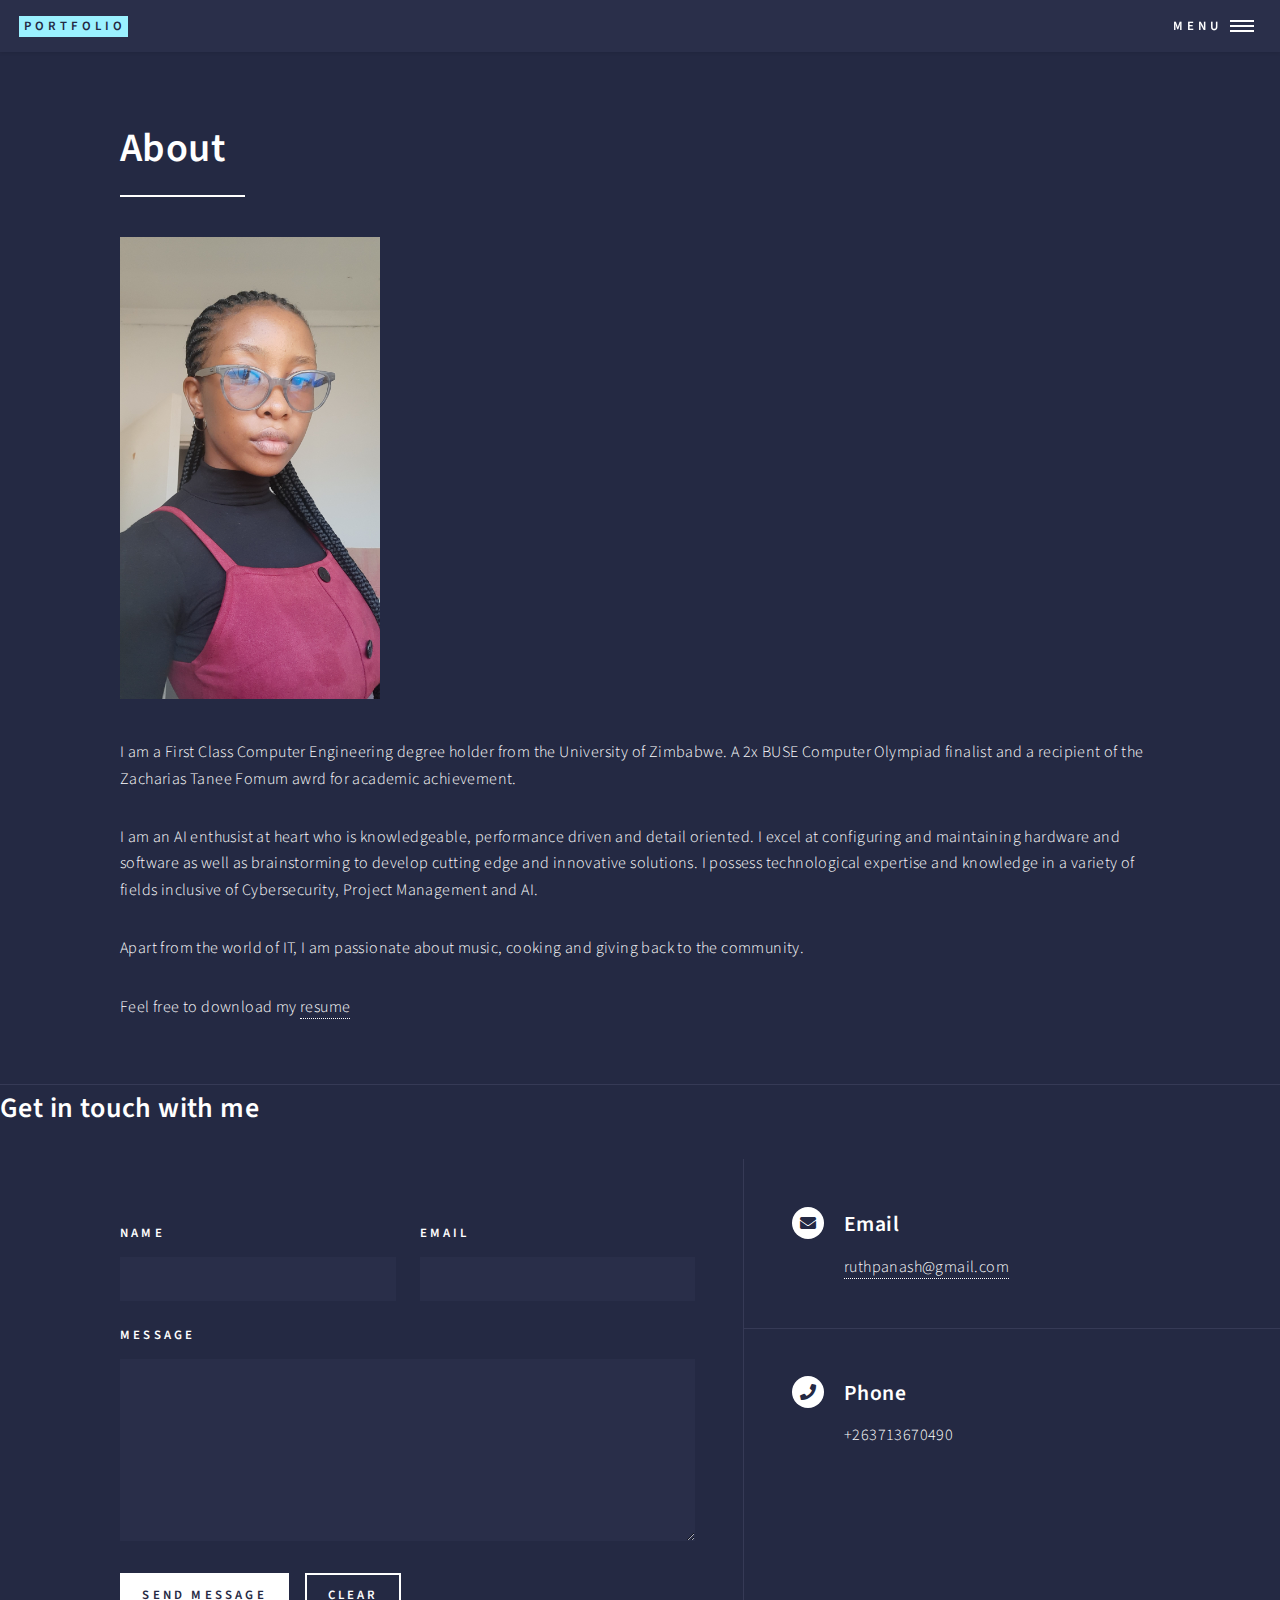
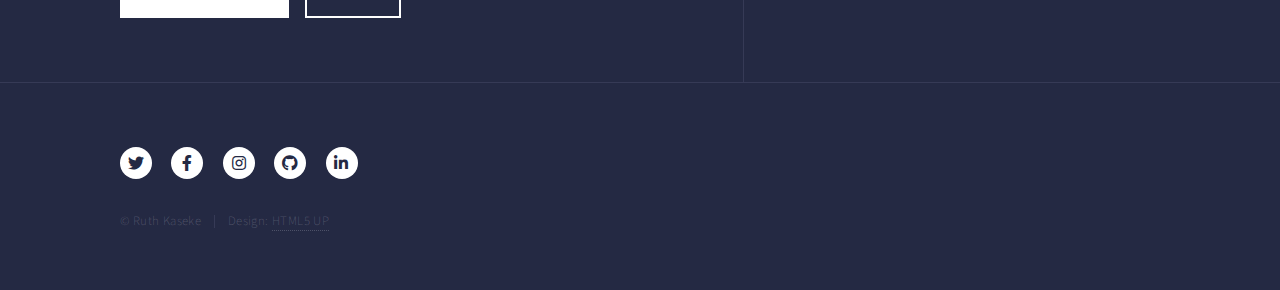
==== About.html @ c0e8dd47 "added my first files" ====
<!DOCTYPE HTML>
<!--
	Forty by HTML5 UP
	html5up.net | @ajlkn
	Free for personal and commercial use under the CCA 3.0 license (html5up.net/license)
-->
<html>
	<head>
		<title>About</title>
		<meta charset="utf-8" />
		<meta name="viewport" content="width=device-width, initial-scale=1, user-scalable=no" />
		<link rel="stylesheet" href="assets/css/main.css" />
		<noscript><link rel="stylesheet" href="assets/css/noscript.css" /></noscript>
	</head>
	<body class="is-preload">

		<!-- Wrapper -->
			<div id="wrapper">

				<!-- Header -->
					<header id="header">
						<a href="index.html" class="logo"><strong>Portfolio</strong> </a>
						<nav>
							<a href="#menu">Menu</a>
						</nav>
					</header>

				<!-- Menu -->
					<nav id="menu">
						<ul class="links">
							<li><a href="index.html">Home</a></li>
							<li><a href="About.html">About</a></li>
							<li><a href="Projects.html">Projects</a></li>
						</ul>
					</nav>

				<!-- Main -->
					<div id="main" class="alt">

						<!-- One -->
							<section id="one">
								<div class="inner">
									<header class="major">
										<h1>About</h1>
									</header>
									<span class="image main"><img src="images/Profile.jpg" alt="" /></span>
									<p>I am a First Class Computer Engineering degree holder from the University of Zimbabwe. A 2x BUSE Computer Olympiad finalist and a recipient of the Zacharias Tanee Fomum awrd for academic achievement.</p>
									<p>I am an AI enthusist at heart who is knowledgeable, performance driven and detail oriented. I excel at configuring and maintaining hardware and software as well as brainstorming to develop cutting edge and innovative solutions. I possess technological expertise and knowledge in a variety of fields inclusive of Cybersecurity, Project Management and AI.</p>
									<p>Apart from the world of IT, I am passionate about music, cooking and giving back to the community.</p>
									<p>Feel free to download my <a href="C:\Users\Ruth Panashe Kaseke\Downloads\html5up-forty\Ruth_Panashe_Kaseke_CV.pdf" download="newfilename">resume</a></p>
								</div>
							</section>

					</div>

				<!-- Contact -->
					<section id="contact">
						<h2>Get in touch with me</h2>
						<div class="inner">
							<section>
								<form method="post" action="#">
									<div class="fields">
										<div class="field half">
											<label for="name">Name</label>
											<input type="text" name="name" id="name" />
										</div>
										<div class="field half">
											<label for="email">Email</label>
											<input type="text" name="email" id="email" />
										</div>
										<div class="field">
											<label for="message">Message</label>
											<textarea name="message" id="message" rows="6"></textarea>
										</div>
									</div>
									<ul class="actions">
										<li><input type="submit" value="Send Message" class="primary" /></li>
										<li><input type="reset" value="Clear" /></li>
									</ul>
								</form>
							</section>
							<section class="split">
								<section>
									<div class="contact-method">
										<span class="icon solid alt fa-envelope"></span>
										<h3>Email</h3>
										<a href="#">ruthpanash@gmail.com</a>
									</div>
								</section>
								<section>
									<div class="contact-method">
										<span class="icon solid alt fa-phone"></span>
										<h3>Phone</h3>
										<span>+263713670490</span>
									</div>
								</section>
								
							</section>
						</div>
					</section>

				<!-- Footer -->
					<footer id="footer">
						<div class="inner">
							<ul class="icons">
								<li><a href="https://x.com/ruth_kaseke?s=09"class="icon brands alt fa-twitter"><span class="label">Twitter</span></a></li>
								<li><a href="https://www.facebook.com/ruth.kaseke.121?mibextid=ZbWKwL" class="icon brands alt fa-facebook-f" class="icon brands alt fa-facebook-f"><span class="label">Facebook</span></a></li>
								<li><a href="#" class="icon brands alt fa-instagram"><span class="label">Instagram</span></a></li>
								<li><a href="https://github.com/PanasheK" class="icon brands alt fa-github"><span class="label">GitHub</span></a></li>
								<li><a href="https://www.linkedin.com/in/ruth-kaseke-a08b00229?utm_source=share&utm_campaign=share_via&utm_content=profile&utm_medium=android_app" class="icon brands alt fa-linkedin-in" class="icon brands alt fa-linkedin-in"><span class="label">LinkedIn</span></a></li>
							</ul>
							<ul class="copyright">
								<li>&copy; Ruth Kaseke</li><li>Design: <a href="https://html5up.net">HTML5 UP</a></li>
							</ul>
						</div>
					</footer>

			</div>

		<!-- Scripts -->
			<script src="assets/js/jquery.min.js"></script>
			<script src="assets/js/jquery.scrolly.min.js"></script>
			<script src="assets/js/jquery.scrollex.min.js"></script>
			<script src="assets/js/browser.min.js"></script>
			<script src="assets/js/breakpoints.min.js"></script>
			<script src="assets/js/util.js"></script>
			<script src="assets/js/main.js"></script>

	</body>
</html>
---- assets/css/main.css ----
@import url(fontawesome-all.min.css);
@import url("https://fonts.googleapis.com/css?family=Source+Sans+Pro:300,300italic,600,600italic");

/*
	Forty by HTML5 UP
	html5up.net | @ajlkn
	Free for personal and commercial use under the CCA 3.0 license (html5up.net/license)
*/

html, body, div, span, applet, object,
iframe, h1, h2, h3, h4, h5, h6, p, blockquote,
pre, a, abbr, acronym, address, big, cite,
code, del, dfn, em, img, ins, kbd, q, s, samp,
small, strike, strong, sub, sup, tt, var, b,
u, i, center, dl, dt, dd, ol, ul, li, fieldset,
form, label, legend, table, caption, tbody,
tfoot, thead, tr, th, td, article, aside,
canvas, details, embed, figure, figcaption,
footer, header, hgroup, menu, nav, output, ruby,
section, summary, time, mark, audio, video {
	margin: 0;
	padding: 0;
	border: 0;
	font-size: 100%;
	font: inherit;
	vertical-align: baseline;}

article, aside, details, figcaption, figure,
footer, header, hgroup, menu, nav, section {
	display: block;}

body {
	line-height: 1;
}

ol, ul {
	list-style: none;
}

blockquote, q {
	quotes: none;
}

	blockquote:before, blockquote:after, q:before, q:after {
		content: '';
		content: none;
	}

table {
	border-collapse: collapse;
	border-spacing: 0;
}

body {
	-webkit-text-size-adjust: none;
}

mark {
	background-color: transparent;
	color: inherit;
}

input::-moz-focus-inner {
	border: 0;
	padding: 0;
}

input, select, textarea {
	-moz-appearance: none;
	-webkit-appearance: none;
	-ms-appearance: none;
	appearance: none;
}

/* Basic */

	@-ms-viewport {
		width: device-width;
	}

	body {
		-ms-overflow-style: scrollbar;
	}

	@media screen and (max-width: 480px) {

		html, body {
			min-width: 320px;
		}

	}

	html {
		box-sizing: border-box;
	}

	*, *:before, *:after {
		box-sizing: inherit;
	}

	body {
		background: #242943;
	}

		body.is-preload *, body.is-preload *:before, body.is-preload *:after {
			-moz-animation: none !important;
			-webkit-animation: none !important;
			-ms-animation: none !important;
			animation: none !important;
			-moz-transition: none !important;
			-webkit-transition: none !important;
			-ms-transition: none !important;
			transition: none !important;
		}

/* Type */

	body, input, select, textarea {
		color: #ffffff;
		font-family: "Source Sans Pro", Helvetica, sans-serif;
		font-size: 17pt;
		font-weight: 300;
		letter-spacing: 0.025em;
		line-height: 1.65;
	}

		@media screen and (max-width: 1680px) {

			body, input, select, textarea {
				font-size: 14pt;
			}

		}

		@media screen and (max-width: 1280px) {

			body, input, select, textarea {
				font-size: 12pt;
			}

		}

		@media screen and (max-width: 360px) {

			body, input, select, textarea {
				font-size: 11pt;
			}

		}

	a {
		-moz-transition: color 0.2s ease-in-out, border-bottom-color 0.2s ease-in-out;
		-webkit-transition: color 0.2s ease-in-out, border-bottom-color 0.2s ease-in-out;
		-ms-transition: color 0.2s ease-in-out, border-bottom-color 0.2s ease-in-out;
		transition: color 0.2s ease-in-out, border-bottom-color 0.2s ease-in-out;
		border-bottom: dotted 1px;
		color: inherit;
		text-decoration: none;
	}

		a:hover {
			border-bottom-color: transparent;
			color: #9bf1ff !important;
		}

		a:active {
			color: #53e3fb !important;
		}

	strong, b {
		color: #ffffff;
		font-weight: 600;
	}

	em, i {
		font-style: italic;
	}

	p {
		margin: 0 0 2em 0;
	}

	h1, h2, h3, h4, h5, h6 {
		color: #ffffff;
		font-weight: 600;
		line-height: 1.65;
		margin: 0 0 1em 0;
	}

		h1 a, h2 a, h3 a, h4 a, h5 a, h6 a {
			color: inherit;
			border-bottom: 0;
		}

	h1 {
		font-size: 2.5em;
	}

	h2 {
		font-size: 1.75em;
	}

	h3 {
		font-size: 1.35em;
	}

	h4 {
		font-size: 1.1em;
	}

	h5 {
		font-size: 0.9em;
	}

	h6 {
		font-size: 0.7em;
	}

	@media screen and (max-width: 736px) {

		h1 {
			font-size: 2em;
		}

		h2 {
			font-size: 1.5em;
		}

		h3 {
			font-size: 1.25em;
		}

	}

	sub {
		font-size: 0.8em;
		position: relative;
		top: 0.5em;
	}

	sup {
		font-size: 0.8em;
		position: relative;
		top: -0.5em;
	}

	blockquote {
		border-left: solid 4px rgba(212, 212, 255, 0.1);
		font-style: italic;
		margin: 0 0 2em 0;
		padding: 0.5em 0 0.5em 2em;
	}

	code {
		background: rgba(212, 212, 255, 0.035);
		font-family: "Courier New", monospace;
		font-size: 0.9em;
		margin: 0 0.25em;
		padding: 0.25em 0.65em;
	}

	pre {
		-webkit-overflow-scrolling: touch;
		font-family: "Courier New", monospace;
		font-size: 0.9em;
		margin: 0 0 2em 0;
	}

		pre code {
			display: block;
			line-height: 1.75;
			padding: 1em 1.5em;
			overflow-x: auto;
		}

	hr {
		border: 0;
		border-bottom: solid 1px rgba(212, 212, 255, 0.1);
		margin: 2em 0;
	}

		hr.major {
			margin: 3em 0;
		}

	.align-left {
		text-align: left;
	}

	.align-center {
		text-align: center;
	}

	.align-right {
		text-align: right;
	}

/* Row */

	.row {
		display: flex;
		flex-wrap: wrap;
		box-sizing: border-box;
		align-items: stretch;
	}

		.row > * {
			box-sizing: border-box;
		}

		.row.gtr-uniform > * > :last-child {
			margin-bottom: 0;
		}

		.row.aln-left {
			justify-content: flex-start;
		}

		.row.aln-center {
			justify-content: center;
		}

		.row.aln-right {
			justify-content: flex-end;
		}

		.row.aln-top {
			align-items: flex-start;
		}

		.row.aln-middle {
			align-items: center;
		}

		.row.aln-bottom {
			align-items: flex-end;
		}

		.row > .imp {
			order: -1;
		}

		.row > .col-1 {
			width: 8.33333%;
		}

		.row > .off-1 {
			margin-left: 8.33333%;
		}

		.row > .col-2 {
			width: 16.66667%;
		}

		.row > .off-2 {
			margin-left: 16.66667%;
		}

		.row > .col-3 {
			width: 25%;
		}

		.row > .off-3 {
			margin-left: 25%;
		}

		.row > .col-4 {
			width: 33.33333%;
		}

		.row > .off-4 {
			margin-left: 33.33333%;
		}

		.row > .col-5 {
			width: 41.66667%;
		}

		.row > .off-5 {
			margin-left: 41.66667%;
		}

		.row > .col-6 {
			width: 50%;
		}

		.row > .off-6 {
			margin-left: 50%;
		}

		.row > .col-7 {
			width: 58.33333%;
		}

		.row > .off-7 {
			margin-left: 58.33333%;
		}

		.row > .col-8 {
			width: 66.66667%;
		}

		.row > .off-8 {
			margin-left: 66.66667%;
		}

		.row > .col-9 {
			width: 75%;
		}

		.row > .off-9 {
			margin-left: 75%;
		}

		.row > .col-10 {
			width: 83.33333%;
		}

		.row > .off-10 {
			margin-left: 83.33333%;
		}

		.row > .col-11 {
			width: 91.66667%;
		}

		.row > .off-11 {
			margin-left: 91.66667%;
		}

		.row > .col-12 {
			width: 100%;
		}

		.row > .off-12 {
			margin-left: 100%;
		}

		.row.gtr-0 {
			margin-top: 0;
			margin-left: 0em;
		}

			.row.gtr-0 > * {
				padding: 0 0 0 0em;
			}

			.row.gtr-0.gtr-uniform {
				margin-top: 0em;
			}

				.row.gtr-0.gtr-uniform > * {
					padding-top: 0em;
				}

		.row.gtr-25 {
			margin-top: 0;
			margin-left: -0.5em;
		}

			.row.gtr-25 > * {
				padding: 0 0 0 0.5em;
			}

			.row.gtr-25.gtr-uniform {
				margin-top: -0.5em;
			}

				.row.gtr-25.gtr-uniform > * {
					padding-top: 0.5em;
				}

		.row.gtr-50 {
			margin-top: 0;
			margin-left: -1em;
		}

			.row.gtr-50 > * {
				padding: 0 0 0 1em;
			}

			.row.gtr-50.gtr-uniform {
				margin-top: -1em;
			}

				.row.gtr-50.gtr-uniform > * {
					padding-top: 1em;
				}

		.row {
			margin-top: 0;
			margin-left: -2em;
		}

			.row > * {
				padding: 0 0 0 2em;
			}

			.row.gtr-uniform {
				margin-top: -2em;
			}

				.row.gtr-uniform > * {
					padding-top: 2em;
				}

		.row.gtr-150 {
			margin-top: 0;
			margin-left: -3em;
		}

			.row.gtr-150 > * {
				padding: 0 0 0 3em;
			}

			.row.gtr-150.gtr-uniform {
				margin-top: -3em;
			}

				.row.gtr-150.gtr-uniform > * {
					padding-top: 3em;
				}

		.row.gtr-200 {
			margin-top: 0;
			margin-left: -4em;
		}

			.row.gtr-200 > * {
				padding: 0 0 0 4em;
			}

			.row.gtr-200.gtr-uniform {
				margin-top: -4em;
			}

				.row.gtr-200.gtr-uniform > * {
					padding-top: 4em;
				}

		@media screen and (max-width: 1680px) {

			.row {
				display: flex;
				flex-wrap: wrap;
				box-sizing: border-box;
				align-items: stretch;
			}

				.row > * {
					box-sizing: border-box;
				}

				.row.gtr-uniform > * > :last-child {
					margin-bottom: 0;
				}

				.row.aln-left {
					justify-content: flex-start;
				}

				.row.aln-center {
					justify-content: center;
				}

				.row.aln-right {
					justify-content: flex-end;
				}

				.row.aln-top {
					align-items: flex-start;
				}

				.row.aln-middle {
					align-items: center;
				}

				.row.aln-bottom {
					align-items: flex-end;
				}

				.row > .imp-xlarge {
					order: -1;
				}

				.row > .col-1-xlarge {
					width: 8.33333%;
				}

				.row > .off-1-xlarge {
					margin-left: 8.33333%;
				}

				.row > .col-2-xlarge {
					width: 16.66667%;
				}

				.row > .off-2-xlarge {
					margin-left: 16.66667%;
				}

				.row > .col-3-xlarge {
					width: 25%;
				}

				.row > .off-3-xlarge {
					margin-left: 25%;
				}

				.row > .col-4-xlarge {
					width: 33.33333%;
				}

				.row > .off-4-xlarge {
					margin-left: 33.33333%;
				}

				.row > .col-5-xlarge {
					width: 41.66667%;
				}

				.row > .off-5-xlarge {
					margin-left: 41.66667%;
				}

				.row > .col-6-xlarge {
					width: 50%;
				}

				.row > .off-6-xlarge {
					margin-left: 50%;
				}

				.row > .col-7-xlarge {
					width: 58.33333%;
				}

				.row > .off-7-xlarge {
					margin-left: 58.33333%;
				}

				.row > .col-8-xlarge {
					width: 66.66667%;
				}

				.row > .off-8-xlarge {
					margin-left: 66.66667%;
				}

				.row > .col-9-xlarge {
					width: 75%;
				}

				.row > .off-9-xlarge {
					margin-left: 75%;
				}

				.row > .col-10-xlarge {
					width: 83.33333%;
				}

				.row > .off-10-xlarge {
					margin-left: 83.33333%;
				}

				.row > .col-11-xlarge {
					width: 91.66667%;
				}

				.row > .off-11-xlarge {
					margin-left: 91.66667%;
				}

				.row > .col-12-xlarge {
					width: 100%;
				}

				.row > .off-12-xlarge {
					margin-left: 100%;
				}

				.row.gtr-0 {
					margin-top: 0;
					margin-left: 0em;
				}

					.row.gtr-0 > * {
						padding: 0 0 0 0em;
					}

					.row.gtr-0.gtr-uniform {
						margin-top: 0em;
					}

						.row.gtr-0.gtr-uniform > * {
							padding-top: 0em;
						}

				.row.gtr-25 {
					margin-top: 0;
					margin-left: -0.5em;
				}

					.row.gtr-25 > * {
						padding: 0 0 0 0.5em;
					}

					.row.gtr-25.gtr-uniform {
						margin-top: -0.5em;
					}

						.row.gtr-25.gtr-uniform > * {
							padding-top: 0.5em;
						}

				.row.gtr-50 {
					margin-top: 0;
					margin-left: -1em;
				}

					.row.gtr-50 > * {
						padding: 0 0 0 1em;
					}

					.row.gtr-50.gtr-uniform {
						margin-top: -1em;
					}

						.row.gtr-50.gtr-uniform > * {
							padding-top: 1em;
						}

				.row {
					margin-top: 0;
					margin-left: -2em;
				}

					.row > * {
						padding: 0 0 0 2em;
					}

					.row.gtr-uniform {
						margin-top: -2em;
					}

						.row.gtr-uniform > * {
							padding-top: 2em;
						}

				.row.gtr-150 {
					margin-top: 0;
					margin-left: -3em;
				}

					.row.gtr-150 > * {
						padding: 0 0 0 3em;
					}

					.row.gtr-150.gtr-uniform {
						margin-top: -3em;
					}

						.row.gtr-150.gtr-uniform > * {
							padding-top: 3em;
						}

				.row.gtr-200 {
					margin-top: 0;
					margin-left: -4em;
				}

					.row.gtr-200 > * {
						padding: 0 0 0 4em;
					}

					.row.gtr-200.gtr-uniform {
						margin-top: -4em;
					}

						.row.gtr-200.gtr-uniform > * {
							padding-top: 4em;
						}

		}

		@media screen and (max-width: 1280px) {

			.row {
				display: flex;
				flex-wrap: wrap;
				box-sizing: border-box;
				align-items: stretch;
			}

				.row > * {
					box-sizing: border-box;
				}

				.row.gtr-uniform > * > :last-child {
					margin-bottom: 0;
				}

				.row.aln-left {
					justify-content: flex-start;
				}

				.row.aln-center {
					justify-content: center;
				}

				.row.aln-right {
					justify-content: flex-end;
				}

				.row.aln-top {
					align-items: flex-start;
				}

				.row.aln-middle {
					align-items: center;
				}

				.row.aln-bottom {
					align-items: flex-end;
				}

				.row > .imp-large {
					order: -1;
				}

				.row > .col-1-large {
					width: 8.33333%;
				}

				.row > .off-1-large {
					margin-left: 8.33333%;
				}

				.row > .col-2-large {
					width: 16.66667%;
				}

				.row > .off-2-large {
					margin-left: 16.66667%;
				}

				.row > .col-3-large {
					width: 25%;
				}

				.row > .off-3-large {
					margin-left: 25%;
				}

				.row > .col-4-large {
					width: 33.33333%;
				}

				.row > .off-4-large {
					margin-left: 33.33333%;
				}

				.row > .col-5-large {
					width: 41.66667%;
				}

				.row > .off-5-large {
					margin-left: 41.66667%;
				}

				.row > .col-6-large {
					width: 50%;
				}

				.row > .off-6-large {
					margin-left: 50%;
				}

				.row > .col-7-large {
					width: 58.33333%;
				}

				.row > .off-7-large {
					margin-left: 58.33333%;
				}

				.row > .col-8-large {
					width: 66.66667%;
				}

				.row > .off-8-large {
					margin-left: 66.66667%;
				}

				.row > .col-9-large {
					width: 75%;
				}

				.row > .off-9-large {
					margin-left: 75%;
				}

				.row > .col-10-large {
					width: 83.33333%;
				}

				.row > .off-10-large {
					margin-left: 83.33333%;
				}

				.row > .col-11-large {
					width: 91.66667%;
				}

				.row > .off-11-large {
					margin-left: 91.66667%;
				}

				.row > .col-12-large {
					width: 100%;
				}

				.row > .off-12-large {
					margin-left: 100%;
				}

				.row.gtr-0 {
					margin-top: 0;
					margin-left: 0em;
				}

					.row.gtr-0 > * {
						padding: 0 0 0 0em;
					}

					.row.gtr-0.gtr-uniform {
						margin-top: 0em;
					}

						.row.gtr-0.gtr-uniform > * {
							padding-top: 0em;
						}

				.row.gtr-25 {
					margin-top: 0;
					margin-left: -0.375em;
				}

					.row.gtr-25 > * {
						padding: 0 0 0 0.375em;
					}

					.row.gtr-25.gtr-uniform {
						margin-top: -0.375em;
					}

						.row.gtr-25.gtr-uniform > * {
							padding-top: 0.375em;
						}

				.row.gtr-50 {
					margin-top: 0;
					margin-left: -0.75em;
				}

					.row.gtr-50 > * {
						padding: 0 0 0 0.75em;
					}

					.row.gtr-50.gtr-uniform {
						margin-top: -0.75em;
					}

						.row.gtr-50.gtr-uniform > * {
							padding-top: 0.75em;
						}

				.row {
					margin-top: 0;
					margin-left: -1.5em;
				}

					.row > * {
						padding: 0 0 0 1.5em;
					}

					.row.gtr-uniform {
						margin-top: -1.5em;
					}

						.row.gtr-uniform > * {
							padding-top: 1.5em;
						}

				.row.gtr-150 {
					margin-top: 0;
					margin-left: -2.25em;
				}

					.row.gtr-150 > * {
						padding: 0 0 0 2.25em;
					}

					.row.gtr-150.gtr-uniform {
						margin-top: -2.25em;
					}

						.row.gtr-150.gtr-uniform > * {
							padding-top: 2.25em;
						}

				.row.gtr-200 {
					margin-top: 0;
					margin-left: -3em;
				}

					.row.gtr-200 > * {
						padding: 0 0 0 3em;
					}

					.row.gtr-200.gtr-uniform {
						margin-top: -3em;
					}

						.row.gtr-200.gtr-uniform > * {
							padding-top: 3em;
						}

		}

		@media screen and (max-width: 980px) {

			.row {
				display: flex;
				flex-wrap: wrap;
				box-sizing: border-box;
				align-items: stretch;
			}

				.row > * {
					box-sizing: border-box;
				}

				.row.gtr-uniform > * > :last-child {
					margin-bottom: 0;
				}

				.row.aln-left {
					justify-content: flex-start;
				}

				.row.aln-center {
					justify-content: center;
				}

				.row.aln-right {
					justify-content: flex-end;
				}

				.row.aln-top {
					align-items: flex-start;
				}

				.row.aln-middle {
					align-items: center;
				}

				.row.aln-bottom {
					align-items: flex-end;
				}

				.row > .imp-medium {
					order: -1;
				}

				.row > .col-1-medium {
					width: 8.33333%;
				}

				.row > .off-1-medium {
					margin-left: 8.33333%;
				}

				.row > .col-2-medium {
					width: 16.66667%;
				}

				.row > .off-2-medium {
					margin-left: 16.66667%;
				}

				.row > .col-3-medium {
					width: 25%;
				}

				.row > .off-3-medium {
					margin-left: 25%;
				}

				.row > .col-4-medium {
					width: 33.33333%;
				}

				.row > .off-4-medium {
					margin-left: 33.33333%;
				}

				.row > .col-5-medium {
					width: 41.66667%;
				}

				.row > .off-5-medium {
					margin-left: 41.66667%;
				}

				.row > .col-6-medium {
					width: 50%;
				}

				.row > .off-6-medium {
					margin-left: 50%;
				}

				.row > .col-7-medium {
					width: 58.33333%;
				}

				.row > .off-7-medium {
					margin-left: 58.33333%;
				}

				.row > .col-8-medium {
					width: 66.66667%;
				}

				.row > .off-8-medium {
					margin-left: 66.66667%;
				}

				.row > .col-9-medium {
					width: 75%;
				}

				.row > .off-9-medium {
					margin-left: 75%;
				}

				.row > .col-10-medium {
					width: 83.33333%;
				}

				.row > .off-10-medium {
					margin-left: 83.33333%;
				}

				.row > .col-11-medium {
					width: 91.66667%;
				}

				.row > .off-11-medium {
					margin-left: 91.66667%;
				}

				.row > .col-12-medium {
					width: 100%;
				}

				.row > .off-12-medium {
					margin-left: 100%;
				}

				.row.gtr-0 {
					margin-top: 0;
					margin-left: 0em;
				}

					.row.gtr-0 > * {
						padding: 0 0 0 0em;
					}

					.row.gtr-0.gtr-uniform {
						margin-top: 0em;
					}

						.row.gtr-0.gtr-uniform > * {
							padding-top: 0em;
						}

				.row.gtr-25 {
					margin-top: 0;
					margin-left: -0.375em;
				}

					.row.gtr-25 > * {
						padding: 0 0 0 0.375em;
					}

					.row.gtr-25.gtr-uniform {
						margin-top: -0.375em;
					}

						.row.gtr-25.gtr-uniform > * {
							padding-top: 0.375em;
						}

				.row.gtr-50 {
					margin-top: 0;
					margin-left: -0.75em;
				}

					.row.gtr-50 > * {
						padding: 0 0 0 0.75em;
					}

					.row.gtr-50.gtr-uniform {
						margin-top: -0.75em;
					}

						.row.gtr-50.gtr-uniform > * {
							padding-top: 0.75em;
						}

				.row {
					margin-top: 0;
					margin-left: -1.5em;
				}

					.row > * {
						padding: 0 0 0 1.5em;
					}

					.row.gtr-uniform {
						margin-top: -1.5em;
					}

						.row.gtr-uniform > * {
							padding-top: 1.5em;
						}

				.row.gtr-150 {
					margin-top: 0;
					margin-left: -2.25em;
				}

					.row.gtr-150 > * {
						padding: 0 0 0 2.25em;
					}

					.row.gtr-150.gtr-uniform {
						margin-top: -2.25em;
					}

						.row.gtr-150.gtr-uniform > * {
							padding-top: 2.25em;
						}

				.row.gtr-200 {
					margin-top: 0;
					margin-left: -3em;
				}

					.row.gtr-200 > * {
						padding: 0 0 0 3em;
					}

					.row.gtr-200.gtr-uniform {
						margin-top: -3em;
					}

						.row.gtr-200.gtr-uniform > * {
							padding-top: 3em;
						}

		}

		@media screen and (max-width: 736px) {

			.row {
				display: flex;
				flex-wrap: wrap;
				box-sizing: border-box;
				align-items: stretch;
			}

				.row > * {
					box-sizing: border-box;
				}

				.row.gtr-uniform > * > :last-child {
					margin-bottom: 0;
				}

				.row.aln-left {
					justify-content: flex-start;
				}

				.row.aln-center {
					justify-content: center;
				}

				.row.aln-right {
					justify-content: flex-end;
				}

				.row.aln-top {
					align-items: flex-start;
				}

				.row.aln-middle {
					align-items: center;
				}

				.row.aln-bottom {
					align-items: flex-end;
				}

				.row > .imp-small {
					order: -1;
				}

				.row > .col-1-small {
					width: 8.33333%;
				}

				.row > .off-1-small {
					margin-left: 8.33333%;
				}

				.row > .col-2-small {
					width: 16.66667%;
				}

				.row > .off-2-small {
					margin-left: 16.66667%;
				}

				.row > .col-3-small {
					width: 25%;
				}

				.row > .off-3-small {
					margin-left: 25%;
				}

				.row > .col-4-small {
					width: 33.33333%;
				}

				.row > .off-4-small {
					margin-left: 33.33333%;
				}

				.row > .col-5-small {
					width: 41.66667%;
				}

				.row > .off-5-small {
					margin-left: 41.66667%;
				}

				.row > .col-6-small {
					width: 50%;
				}

				.row > .off-6-small {
					margin-left: 50%;
				}

				.row > .col-7-small {
					width: 58.33333%;
				}

				.row > .off-7-small {
					margin-left: 58.33333%;
				}

				.row > .col-8-small {
					width: 66.66667%;
				}

				.row > .off-8-small {
					margin-left: 66.66667%;
				}

				.row > .col-9-small {
					width: 75%;
				}

				.row > .off-9-small {
					margin-left: 75%;
				}

				.row > .col-10-small {
					width: 83.33333%;
				}

				.row > .off-10-small {
					margin-left: 83.33333%;
				}

				.row > .col-11-small {
					width: 91.66667%;
				}

				.row > .off-11-small {
					margin-left: 91.66667%;
				}

				.row > .col-12-small {
					width: 100%;
				}

				.row > .off-12-small {
					margin-left: 100%;
				}

				.row.gtr-0 {
					margin-top: 0;
					margin-left: 0em;
				}

					.row.gtr-0 > * {
						padding: 0 0 0 0em;
					}

					.row.gtr-0.gtr-uniform {
						margin-top: 0em;
					}

						.row.gtr-0.gtr-uniform > * {
							padding-top: 0em;
						}

				.row.gtr-25 {
					margin-top: 0;
					margin-left: -0.3125em;
				}

					.row.gtr-25 > * {
						padding: 0 0 0 0.3125em;
					}

					.row.gtr-25.gtr-uniform {
						margin-top: -0.3125em;
					}

						.row.gtr-25.gtr-uniform > * {
							padding-top: 0.3125em;
						}

				.row.gtr-50 {
					margin-top: 0;
					margin-left: -0.625em;
				}

					.row.gtr-50 > * {
						padding: 0 0 0 0.625em;
					}

					.row.gtr-50.gtr-uniform {
						margin-top: -0.625em;
					}

						.row.gtr-50.gtr-uniform > * {
							padding-top: 0.625em;
						}

				.row {
					margin-top: 0;
					margin-left: -1.25em;
				}

					.row > * {
						padding: 0 0 0 1.25em;
					}

					.row.gtr-uniform {
						margin-top: -1.25em;
					}

						.row.gtr-uniform > * {
							padding-top: 1.25em;
						}

				.row.gtr-150 {
					margin-top: 0;
					margin-left: -1.875em;
				}

					.row.gtr-150 > * {
						padding: 0 0 0 1.875em;
					}

					.row.gtr-150.gtr-uniform {
						margin-top: -1.875em;
					}

						.row.gtr-150.gtr-uniform > * {
							padding-top: 1.875em;
						}

				.row.gtr-200 {
					margin-top: 0;
					margin-left: -2.5em;
				}

					.row.gtr-200 > * {
						padding: 0 0 0 2.5em;
					}

					.row.gtr-200.gtr-uniform {
						margin-top: -2.5em;
					}

						.row.gtr-200.gtr-uniform > * {
							padding-top: 2.5em;
						}

		}

		@media screen and (max-width: 480px) {

			.row {
				display: flex;
				flex-wrap: wrap;
				box-sizing: border-box;
				align-items: stretch;
			}

				.row > * {
					box-sizing: border-box;
				}

				.row.gtr-uniform > * > :last-child {
					margin-bottom: 0;
				}

				.row.aln-left {
					justify-content: flex-start;
				}

				.row.aln-center {
					justify-content: center;
				}

				.row.aln-right {
					justify-content: flex-end;
				}

				.row.aln-top {
					align-items: flex-start;
				}

				.row.aln-middle {
					align-items: center;
				}

				.row.aln-bottom {
					align-items: flex-end;
				}

				.row > .imp-xsmall {
					order: -1;
				}

				.row > .col-1-xsmall {
					width: 8.33333%;
				}

				.row > .off-1-xsmall {
					margin-left: 8.33333%;
				}

				.row > .col-2-xsmall {
					width: 16.66667%;
				}

				.row > .off-2-xsmall {
					margin-left: 16.66667%;
				}

				.row > .col-3-xsmall {
					width: 25%;
				}

				.row > .off-3-xsmall {
					margin-left: 25%;
				}

				.row > .col-4-xsmall {
					width: 33.33333%;
				}

				.row > .off-4-xsmall {
					margin-left: 33.33333%;
				}

				.row > .col-5-xsmall {
					width: 41.66667%;
				}

				.row > .off-5-xsmall {
					margin-left: 41.66667%;
				}

				.row > .col-6-xsmall {
					width: 50%;
				}

				.row > .off-6-xsmall {
					margin-left: 50%;
				}

				.row > .col-7-xsmall {
					width: 58.33333%;
				}

				.row > .off-7-xsmall {
					margin-left: 58.33333%;
				}

				.row > .col-8-xsmall {
					width: 66.66667%;
				}

				.row > .off-8-xsmall {
					margin-left: 66.66667%;
				}

				.row > .col-9-xsmall {
					width: 75%;
				}

				.row > .off-9-xsmall {
					margin-left: 75%;
				}

				.row > .col-10-xsmall {
					width: 83.33333%;
				}

				.row > .off-10-xsmall {
					margin-left: 83.33333%;
				}

				.row > .col-11-xsmall {
					width: 91.66667%;
				}

				.row > .off-11-xsmall {
					margin-left: 91.66667%;
				}

				.row > .col-12-xsmall {
					width: 100%;
				}

				.row > .off-12-xsmall {
					margin-left: 100%;
				}

				.row.gtr-0 {
					margin-top: 0;
					margin-left: 0em;
				}

					.row.gtr-0 > * {
						padding: 0 0 0 0em;
					}

					.row.gtr-0.gtr-uniform {
						margin-top: 0em;
					}

						.row.gtr-0.gtr-uniform > * {
							padding-top: 0em;
						}

				.row.gtr-25 {
					margin-top: 0;
					margin-left: -0.3125em;
				}

					.row.gtr-25 > * {
						padding: 0 0 0 0.3125em;
					}

					.row.gtr-25.gtr-uniform {
						margin-top: -0.3125em;
					}

						.row.gtr-25.gtr-uniform > * {
							padding-top: 0.3125em;
						}

				.row.gtr-50 {
					margin-top: 0;
					margin-left: -0.625em;
				}

					.row.gtr-50 > * {
						padding: 0 0 0 0.625em;
					}

					.row.gtr-50.gtr-uniform {
						margin-top: -0.625em;
					}

						.row.gtr-50.gtr-uniform > * {
							padding-top: 0.625em;
						}

				.row {
					margin-top: 0;
					margin-left: -1.25em;
				}

					.row > * {
						padding: 0 0 0 1.25em;
					}

					.row.gtr-uniform {
						margin-top: -1.25em;
					}

						.row.gtr-uniform > * {
							padding-top: 1.25em;
						}

				.row.gtr-150 {
					margin-top: 0;
					margin-left: -1.875em;
				}

					.row.gtr-150 > * {
						padding: 0 0 0 1.875em;
					}

					.row.gtr-150.gtr-uniform {
						margin-top: -1.875em;
					}

						.row.gtr-150.gtr-uniform > * {
							padding-top: 1.875em;
						}

				.row.gtr-200 {
					margin-top: 0;
					margin-left: -2.5em;
				}

					.row.gtr-200 > * {
						padding: 0 0 0 2.5em;
					}

					.row.gtr-200.gtr-uniform {
						margin-top: -2.5em;
					}

						.row.gtr-200.gtr-uniform > * {
							padding-top: 2.5em;
						}

		}

/* Section/Article */

	section.special, article.special {
		text-align: center;
	}

	header.major {
		width: -moz-max-content;
		width: -webkit-max-content;
		width: -ms-max-content;
		width: max-content;
		margin-bottom: 2em;
	}

		header.major > :first-child {
			margin-bottom: 0;
			width: calc(100% + 0.5em);
		}

			header.major > :first-child:after {
				content: '';
				background-color: #ffffff;
				display: block;
				height: 2px;
				margin: 0.325em 0 0.5em 0;
				width: 100%;
			}

		header.major > p {
			font-size: 0.7em;
			font-weight: 600;
			letter-spacing: 0.25em;
			margin-bottom: 0;
			text-transform: uppercase;
		}

		body.is-ie header.major > :first-child:after {
			max-width: 9em;
		}

		body.is-ie header.major > h1:after {
			max-width: 100% !important;
		}

	@media screen and (max-width: 736px) {

		header.major > p br {
			display: none;
		}

	}

/* Form */

	form {
		margin: 0 0 2em 0;
	}

		form > :last-child {
			margin-bottom: 0;
		}

		form > .fields {
			display: -moz-flex;
			display: -webkit-flex;
			display: -ms-flex;
			display: flex;
			-moz-flex-wrap: wrap;
			-webkit-flex-wrap: wrap;
			-ms-flex-wrap: wrap;
			flex-wrap: wrap;
			width: calc(100% + 3em);
			margin: -1.5em 0 2em -1.5em;
		}

			form > .fields > .field {
				-moz-flex-grow: 0;
				-webkit-flex-grow: 0;
				-ms-flex-grow: 0;
				flex-grow: 0;
				-moz-flex-shrink: 0;
				-webkit-flex-shrink: 0;
				-ms-flex-shrink: 0;
				flex-shrink: 0;
				padding: 1.5em 0 0 1.5em;
				width: calc(100% - 1.5em);
			}

				form > .fields > .field.half {
					width: calc(50% - 0.75em);
				}

				form > .fields > .field.third {
					width: calc(100%/3 - 0.5em);
				}

				form > .fields > .field.quarter {
					width: calc(25% - 0.375em);
				}

		@media screen and (max-width: 480px) {

			form > .fields {
				width: calc(100% + 3em);
				margin: -1.5em 0 2em -1.5em;
			}

				form > .fields > .field {
					padding: 1.5em 0 0 1.5em;
					width: calc(100% - 1.5em);
				}

					form > .fields > .field.half {
						width: calc(100% - 1.5em);
					}

					form > .fields > .field.third {
						width: calc(100% - 1.5em);
					}

					form > .fields > .field.quarter {
						width: calc(100% - 1.5em);
					}

		}

	label {
		color: #ffffff;
		display: block;
		font-size: 0.8em;
		font-weight: 600;
		letter-spacing: 0.25em;
		margin: 0 0 1em 0;
		text-transform: uppercase;
	}

	input[type="text"],
	input[type="password"],
	input[type="email"],
	input[type="tel"],
	input[type="search"],
	input[type="url"],
	select,
	textarea {
		-moz-appearance: none;
		-webkit-appearance: none;
		-ms-appearance: none;
		appearance: none;
		background: rgba(212, 212, 255, 0.035);
		border: none;
		border-radius: 0;
		color: inherit;
		display: block;
		outline: 0;
		padding: 0 1em;
		text-decoration: none;
		width: 100%;
	}

		input[type="text"]:invalid,
		input[type="password"]:invalid,
		input[type="email"]:invalid,
		input[type="tel"]:invalid,
		input[type="search"]:invalid,
		input[type="url"]:invalid,
		select:invalid,
		textarea:invalid {
			box-shadow: none;
		}

		input[type="text"]:focus,
		input[type="password"]:focus,
		input[type="email"]:focus,
		input[type="tel"]:focus,
		input[type="search"]:focus,
		input[type="url"]:focus,
		select:focus,
		textarea:focus {
			border-color: #9bf1ff;
			box-shadow: 0 0 0 2px #9bf1ff;
		}

	select {
		background-image: url("data:image/svg+xml;charset=utf8,%3Csvg xmlns='http://www.w3.org/2000/svg' width='40' height='40' preserveAspectRatio='none' viewBox='0 0 40 40'%3E%3Cpath d='M9.4,12.3l10.4,10.4l10.4-10.4c0.2-0.2,0.5-0.4,0.9-0.4c0.3,0,0.6,0.1,0.9,0.4l3.3,3.3c0.2,0.2,0.4,0.5,0.4,0.9 c0,0.4-0.1,0.6-0.4,0.9L20.7,31.9c-0.2,0.2-0.5,0.4-0.9,0.4c-0.3,0-0.6-0.1-0.9-0.4L4.3,17.3c-0.2-0.2-0.4-0.5-0.4-0.9 c0-0.4,0.1-0.6,0.4-0.9l3.3-3.3c0.2-0.2,0.5-0.4,0.9-0.4S9.1,12.1,9.4,12.3z' fill='rgba(212, 212, 255, 0.1)' /%3E%3C/svg%3E");
		background-size: 1.25rem;
		background-repeat: no-repeat;
		background-position: calc(100% - 1rem) center;
		height: 2.75em;
		padding-right: 2.75em;
		text-overflow: ellipsis;
	}

		select option {
			color: #ffffff;
			background: #242943;
		}

		select:focus::-ms-value {
			background-color: transparent;
		}

		select::-ms-expand {
			display: none;
		}

	input[type="text"],
	input[type="password"],
	input[type="email"],
	input[type="tel"],
	input[type="search"],
	input[type="url"],
	select {
		height: 2.75em;
	}

	textarea {
		padding: 0.75em 1em;
	}

	input[type="checkbox"],
	input[type="radio"] {
		-moz-appearance: none;
		-webkit-appearance: none;
		-ms-appearance: none;
		appearance: none;
		display: block;
		float: left;
		margin-right: -2em;
		opacity: 0;
		width: 1em;
		z-index: -1;
	}

		input[type="checkbox"] + label,
		input[type="radio"] + label {
			text-decoration: none;
			color: #ffffff;
			cursor: pointer;
			display: inline-block;
			font-weight: 300;
			padding-left: 2.65em;
			padding-right: 0.75em;
			position: relative;
		}

			input[type="checkbox"] + label:before,
			input[type="radio"] + label:before {
				-moz-osx-font-smoothing: grayscale;
				-webkit-font-smoothing: antialiased;
				display: inline-block;
				font-style: normal;
				font-variant: normal;
				text-rendering: auto;
				line-height: 1;
				text-transform: none !important;
				font-family: 'Font Awesome 5 Free';
				font-weight: 900;
			}

			input[type="checkbox"] + label:before,
			input[type="radio"] + label:before {
				background: rgba(212, 212, 255, 0.035);
				content: '';
				display: inline-block;
				font-size: 0.8em;
				height: 2.0625em;
				left: 0;
				letter-spacing: 0;
				line-height: 2.0625em;
				position: absolute;
				text-align: center;
				top: 0;
				width: 2.0625em;
			}

		input[type="checkbox"]:checked + label:before,
		input[type="radio"]:checked + label:before {
			background: #ffffff;
			border-color: #9bf1ff;
			content: '\f00c';
			color: #242943;
		}

		input[type="checkbox"]:focus + label:before,
		input[type="radio"]:focus + label:before {
			box-shadow: 0 0 0 2px #9bf1ff;
		}

	input[type="radio"] + label:before {
		border-radius: 100%;
	}

	::-webkit-input-placeholder {
		color: rgba(244, 244, 255, 0.2) !important;
		opacity: 1.0;
	}

	:-moz-placeholder {
		color: rgba(244, 244, 255, 0.2) !important;
		opacity: 1.0;
	}

	::-moz-placeholder {
		color: rgba(244, 244, 255, 0.2) !important;
		opacity: 1.0;
	}

	:-ms-input-placeholder {
		color: rgba(244, 244, 255, 0.2) !important;
		opacity: 1.0;
	}

/* Box */

	.box {
		border: solid 1px rgba(212, 212, 255, 0.1);
		margin-bottom: 2em;
		padding: 1.5em;
	}

		.box > :last-child,
		.box > :last-child > :last-child,
		.box > :last-child > :last-child > :last-child {
			margin-bottom: 0;
		}

		.box.alt {
			border: 0;
			border-radius: 0;
			padding: 0;
		}

/* Icon */

	.icon {
		text-decoration: none;
		border-bottom: none;
		position: relative;
	}

		.icon:before {
			-moz-osx-font-smoothing: grayscale;
			-webkit-font-smoothing: antialiased;
			display: inline-block;
			font-style: normal;
			font-variant: normal;
			text-rendering: auto;
			line-height: 1;
			text-transform: none !important;
			font-family: 'Font Awesome 5 Free';
			font-weight: 400;
		}

		.icon > .label {
			display: none;
		}

		.icon:before {
			line-height: inherit;
		}

		.icon.solid:before {
			font-weight: 900;
		}

		.icon.brands:before {
			font-family: 'Font Awesome 5 Brands';
		}

		.icon.alt:before {
			background-color: #ffffff;
			border-radius: 100%;
			color: #242943;
			display: inline-block;
			height: 2em;
			line-height: 2em;
			text-align: center;
			width: 2em;
		}

	a.icon.alt:before {
		-moz-transition: background-color 0.2s ease-in-out;
		-webkit-transition: background-color 0.2s ease-in-out;
		-ms-transition: background-color 0.2s ease-in-out;
		transition: background-color 0.2s ease-in-out;
	}

	a.icon.alt:hover:before {
		background-color: #6fc3df;
	}

	a.icon.alt:active:before {
		background-color: #37a6cb;
	}

/* Image */

	.image {
		border: 0;
		display: inline-block;
		position: relative;
	}

		.image img {
			display: block;
		}

		.image.left, .image.right {
			max-width: 30%;
		}

			.image.left img, .image.right img {
				width: 50%;
			}

		.image.left {
			float: left;
			margin: 0 1.5em 1.25em 0;
			top: 0.25em;
		}

		.image.right {
			float: right;
			margin: 0 0 1.25em 1.5em;
			top: 0.25em;
		}

		.image.fit {
			display: block;
			margin: 0 0 2em 0;
			width: 50%;
		}

			.image.fit img {
				width: 50%;
			}

		.image.main {
			display: block;
			margin: 2.5em 0;
			width: 50%;
		}

			.image.main img {
				width: 50%;
			}

			@media screen and (max-width: 736px) {

				.image.main {
					margin: 1.5em 0;
				}

			}

/* List */

	ol {
		list-style: decimal;
		margin: 0 0 2em 0;
		padding-left: 1.25em;
	}

		ol li {
			padding-left: 0.25em;
		}

	ul {
		list-style: disc;
		margin: 0 0 2em 0;
		padding-left: 1em;
	}

		ul li {
			padding-left: 0.5em;
		}

		ul.alt {
			list-style: none;
			padding-left: 0;
		}

			ul.alt li {
				border-top: solid 1px rgba(212, 212, 255, 0.1);
				padding: 0.5em 0;
			}

				ul.alt li:first-child {
					border-top: 0;
					padding-top: 0;
				}

	dl {
		margin: 0 0 2em 0;
	}

		dl dt {
			display: block;
			font-weight: 600;
			margin: 0 0 1em 0;
		}

		dl dd {
			margin-left: 2em;
		}

/* Actions */

	ul.actions {
		display: -moz-flex;
		display: -webkit-flex;
		display: -ms-flex;
		display: flex;
		cursor: default;
		list-style: none;
		margin-left: -1em;
		padding-left: 0;
	}

		ul.actions li {
			padding: 0 0 0 1em;
			vertical-align: middle;
		}

		ul.actions.special {
			-moz-justify-content: center;
			-webkit-justify-content: center;
			-ms-justify-content: center;
			justify-content: center;
			width: 100%;
			margin-left: 0;
		}

			ul.actions.special li:first-child {
				padding-left: 0;
			}

		ul.actions.stacked {
			-moz-flex-direction: column;
			-webkit-flex-direction: column;
			-ms-flex-direction: column;
			flex-direction: column;
			margin-left: 0;
		}

			ul.actions.stacked li {
				padding: 1.3em 0 0 0;
			}

				ul.actions.stacked li:first-child {
					padding-top: 0;
				}

		ul.actions.fit {
			width: calc(100% + 1em);
		}

			ul.actions.fit li {
				-moz-flex-grow: 1;
				-webkit-flex-grow: 1;
				-ms-flex-grow: 1;
				flex-grow: 1;
				-moz-flex-shrink: 1;
				-webkit-flex-shrink: 1;
				-ms-flex-shrink: 1;
				flex-shrink: 1;
				width: 100%;
			}

				ul.actions.fit li > * {
					width: 100%;
				}

			ul.actions.fit.stacked {
				width: 100%;
			}

/* Icons */

	ul.icons {
		cursor: default;
		list-style: none;
		padding-left: 0;
	}

		ul.icons li {
			display: inline-block;
			padding: 0 1em 0 0;
		}

			ul.icons li:last-child {
				padding-right: 0;
			}

		@media screen and (max-width: 736px) {

			ul.icons li {
				padding: 0 0.75em 0 0;
			}

		}

/* Pagination */

	ul.pagination {
		cursor: default;
		list-style: none;
		padding-left: 0;
	}

		ul.pagination li {
			display: inline-block;
			padding-left: 0;
			vertical-align: middle;
		}

			ul.pagination li > .page {
				-moz-transition: background-color 0.2s ease-in-out, color 0.2s ease-in-out;
				-webkit-transition: background-color 0.2s ease-in-out, color 0.2s ease-in-out;
				-ms-transition: background-color 0.2s ease-in-out, color 0.2s ease-in-out;
				transition: background-color 0.2s ease-in-out, color 0.2s ease-in-out;
				border-bottom: 0;
				display: inline-block;
				font-size: 0.8em;
				font-weight: 600;
				height: 1.5em;
				line-height: 1.5em;
				margin: 0 0.125em;
				min-width: 1.5em;
				padding: 0 0.5em;
				text-align: center;
			}

				ul.pagination li > .page.active {
					background-color: #ffffff;
					color: #242943;
				}

					ul.pagination li > .page.active:hover {
						background-color: #9bf1ff;
						color: #242943 !important;
					}

					ul.pagination li > .page.active:active {
						background-color: #53e3fb;
					}

			ul.pagination li:first-child {
				padding-right: 0.75em;
			}

			ul.pagination li:last-child {
				padding-left: 0.75em;
			}

		@media screen and (max-width: 480px) {

			ul.pagination li:nth-child(n+2):nth-last-child(n+2) {
				display: none;
			}

			ul.pagination li:first-child {
				padding-right: 0;
			}

		}

/* Table */

	.table-wrapper {
		-webkit-overflow-scrolling: touch;
		overflow-x: auto;
	}

	table {
		margin: 0 0 2em 0;
		width: 100%;
	}

		table tbody tr {
			border: solid 1px rgba(212, 212, 255, 0.1);
			border-left: 0;
			border-right: 0;
		}

			table tbody tr:nth-child(2n + 1) {
				background-color: rgba(212, 212, 255, 0.035);
			}

		table td {
			padding: 0.75em 0.75em;
		}

		table th {
			color: #ffffff;
			font-size: 0.9em;
			font-weight: 600;
			padding: 0 0.75em 0.75em 0.75em;
			text-align: left;
		}

		table thead {
			border-bottom: solid 2px rgba(212, 212, 255, 0.1);
		}

		table tfoot {
			border-top: solid 2px rgba(212, 212, 255, 0.1);
		}

		table.alt {
			border-collapse: separate;
		}

			table.alt tbody tr td {
				border: solid 1px rgba(212, 212, 255, 0.1);
				border-left-width: 0;
				border-top-width: 0;
			}

				table.alt tbody tr td:first-child {
					border-left-width: 1px;
				}

			table.alt tbody tr:first-child td {
				border-top-width: 1px;
			}

			table.alt thead {
				border-bottom: 0;
			}

			table.alt tfoot {
				border-top: 0;
			}

/* Button */

	input[type="submit"],
	input[type="reset"],
	input[type="button"],
	button,
	.button {
		-moz-appearance: none;
		-webkit-appearance: none;
		-ms-appearance: none;
		appearance: none;
		-moz-transition: background-color 0.2s ease-in-out, box-shadow 0.2s ease-in-out, color 0.2s ease-in-out;
		-webkit-transition: background-color 0.2s ease-in-out, box-shadow 0.2s ease-in-out, color 0.2s ease-in-out;
		-ms-transition: background-color 0.2s ease-in-out, box-shadow 0.2s ease-in-out, color 0.2s ease-in-out;
		transition: background-color 0.2s ease-in-out, box-shadow 0.2s ease-in-out, color 0.2s ease-in-out;
		background-color: transparent;
		border: 0;
		border-radius: 0;
		box-shadow: inset 0 0 0 2px #ffffff;
		color: #ffffff;
		cursor: pointer;
		display: inline-block;
		font-size: 0.8em;
		font-weight: 600;
		height: 3.5em;
		letter-spacing: 0.25em;
		line-height: 3.5em;
		padding: 0 1.75em;
		text-align: center;
		text-decoration: none;
		text-transform: uppercase;
		white-space: nowrap;
	}

		input[type="submit"]:hover, input[type="submit"]:active,
		input[type="reset"]:hover,
		input[type="reset"]:active,
		input[type="button"]:hover,
		input[type="button"]:active,
		button:hover,
		button:active,
		.button:hover,
		.button:active {
			box-shadow: inset 0 0 0 2px #9bf1ff;
			color: #9bf1ff;
		}

		input[type="submit"]:active,
		input[type="reset"]:active,
		input[type="button"]:active,
		button:active,
		.button:active {
			background-color: rgba(155, 241, 255, 0.1);
			box-shadow: inset 0 0 0 2px #53e3fb;
			color: #53e3fb;
		}

		input[type="submit"].icon:before,
		input[type="reset"].icon:before,
		input[type="button"].icon:before,
		button.icon:before,
		.button.icon:before {
			margin-right: 0.5em;
		}

		input[type="submit"].fit,
		input[type="reset"].fit,
		input[type="button"].fit,
		button.fit,
		.button.fit {
			width: 100%;
		}

		input[type="submit"].small,
		input[type="reset"].small,
		input[type="button"].small,
		button.small,
		.button.small {
			font-size: 0.6em;
		}

		input[type="submit"].large,
		input[type="reset"].large,
		input[type="button"].large,
		button.large,
		.button.large {
			font-size: 1.25em;
			height: 3em;
			line-height: 3em;
		}

		input[type="submit"].next,
		input[type="reset"].next,
		input[type="button"].next,
		button.next,
		.button.next {
			padding-right: 4.5em;
			position: relative;
		}

			input[type="submit"].next:before, input[type="submit"].next:after,
			input[type="reset"].next:before,
			input[type="reset"].next:after,
			input[type="button"].next:before,
			input[type="button"].next:after,
			button.next:before,
			button.next:after,
			.button.next:before,
			.button.next:after {
				-moz-transition: opacity 0.2s ease-in-out;
				-webkit-transition: opacity 0.2s ease-in-out;
				-ms-transition: opacity 0.2s ease-in-out;
				transition: opacity 0.2s ease-in-out;
				background-position: center right;
				background-repeat: no-repeat;
				background-size: 36px 24px;
				content: '';
				display: block;
				height: 100%;
				position: absolute;
				right: 1.5em;
				top: 0;
				vertical-align: middle;
				width: 36px;
			}

			input[type="submit"].next:before,
			input[type="reset"].next:before,
			input[type="button"].next:before,
			button.next:before,
			.button.next:before {
				background-image: url("data:image/svg+xml;charset=utf8,%3Csvg xmlns='http://www.w3.org/2000/svg' xmlns:xlink='http://www.w3.org/1999/xlink' width='36px' height='24px' viewBox='0 0 36 24' zoomAndPan='disable'%3E%3Cstyle%3Eline %7B stroke: %23ffffff%3B stroke-width: 2px%3B %7D%3C/style%3E%3Cline x1='0' y1='12' x2='34' y2='12' /%3E%3Cline x1='25' y1='4' x2='34' y2='12.5' /%3E%3Cline x1='25' y1='20' x2='34' y2='11.5' /%3E%3C/svg%3E");
			}

			input[type="submit"].next:after,
			input[type="reset"].next:after,
			input[type="button"].next:after,
			button.next:after,
			.button.next:after {
				background-image: url("data:image/svg+xml;charset=utf8,%3Csvg xmlns='http://www.w3.org/2000/svg' xmlns:xlink='http://www.w3.org/1999/xlink' width='36px' height='24px' viewBox='0 0 36 24' zoomAndPan='disable'%3E%3Cstyle%3Eline %7B stroke: %239bf1ff%3B stroke-width: 2px%3B %7D%3C/style%3E%3Cline x1='0' y1='12' x2='34' y2='12' /%3E%3Cline x1='25' y1='4' x2='34' y2='12.5' /%3E%3Cline x1='25' y1='20' x2='34' y2='11.5' /%3E%3C/svg%3E");
				opacity: 0;
				z-index: 1;
			}

			input[type="submit"].next:hover:after, input[type="submit"].next:active:after,
			input[type="reset"].next:hover:after,
			input[type="reset"].next:active:after,
			input[type="button"].next:hover:after,
			input[type="button"].next:active:after,
			button.next:hover:after,
			button.next:active:after,
			.button.next:hover:after,
			.button.next:active:after {
				opacity: 1;
			}

			@media screen and (max-width: 1280px) {

				input[type="submit"].next,
				input[type="reset"].next,
				input[type="button"].next,
				button.next,
				.button.next {
					padding-right: 5em;
				}

			}

		input[type="submit"].primary,
		input[type="reset"].primary,
		input[type="button"].primary,
		button.primary,
		.button.primary {
			background-color: #ffffff;
			box-shadow: none;
			color: #242943;
		}

			input[type="submit"].primary:hover, input[type="submit"].primary:active,
			input[type="reset"].primary:hover,
			input[type="reset"].primary:active,
			input[type="button"].primary:hover,
			input[type="button"].primary:active,
			button.primary:hover,
			button.primary:active,
			.button.primary:hover,
			.button.primary:active {
				background-color: #9bf1ff;
				color: #242943 !important;
			}

			input[type="submit"].primary:active,
			input[type="reset"].primary:active,
			input[type="button"].primary:active,
			button.primary:active,
			.button.primary:active {
				background-color: #53e3fb;
			}

		input[type="submit"].disabled, input[type="submit"]:disabled,
		input[type="reset"].disabled,
		input[type="reset"]:disabled,
		input[type="button"].disabled,
		input[type="button"]:disabled,
		button.disabled,
		button:disabled,
		.button.disabled,
		.button:disabled {
			pointer-events: none;
			cursor: default;
			opacity: 0.25;
		}

/* Tiles */

	.tiles {
		display: -moz-flex;
		display: -webkit-flex;
		display: -ms-flex;
		display: flex;
		-moz-flex-wrap: wrap;
		-webkit-flex-wrap: wrap;
		-ms-flex-wrap: wrap;
		flex-wrap: wrap;
		border-top: 0 !important;
	}

		.tiles + * {
			border-top: 0 !important;
		}

		.tiles article {
			-moz-align-items: center;
			-webkit-align-items: center;
			-ms-align-items: center;
			align-items: center;
			display: -moz-flex;
			display: -webkit-flex;
			display: -ms-flex;
			display: flex;
			-moz-transition: -moz-transform 0.25s ease, opacity 0.25s ease, -moz-filter 1s ease, -webkit-filter 1s ease;
			-webkit-transition: -webkit-transform 0.25s ease, opacity 0.25s ease, -webkit-filter 1s ease, -webkit-filter 1s ease;
			-ms-transition: -ms-transform 0.25s ease, opacity 0.25s ease, -ms-filter 1s ease, -webkit-filter 1s ease;
			transition: transform 0.25s ease, opacity 0.25s ease, filter 1s ease, -webkit-filter 1s ease;
			padding: 4em 4em 2em 4em ;
			background-position: center;
			background-repeat: no-repeat;
			background-size: cover;
			cursor: default;
			height: 40vh;
			max-height: 40em;
			min-height: 23em;
			overflow: hidden;
			position: relative;
			width: 40%;
		}

			.tiles article .image {
				display: none;
			}

			.tiles article header {
				position: relative;
				z-index: 3;
			}

			.tiles article h3 {
				font-size: 1.75em;
			}

				.tiles article h3 a:hover {
					color: inherit !important;
				}

			.tiles article .link.primary {
				border: 0;
				height: 100%;
				left: 0;
				position: absolute;
				top: 0;
				width: 100%;
				z-index: 4;
			}

			.tiles article:before {
				-moz-transition: opacity 0.5s ease;
				-webkit-transition: opacity 0.5s ease;
				-ms-transition: opacity 0.5s ease;
				transition: opacity 0.5s ease;
				bottom: 0;
				content: '';
				display: block;
				height: 100%;
				left: 0;
				opacity: 0.85;
				position: absolute;
				width: 100%;
				z-index: 2;
			}

			.tiles article:after {
				background-color: rgba(36, 41, 67, 0.25);
				content: '';
				display: block;
				height: 100%;
				left: 0;
				position: absolute;
				top: 0;
				width: 100%;
				z-index: 1;
			}

			.tiles article:hover:before {
				opacity: 0;
			}

			.tiles article.is-transitioning {
				-moz-transform: scale(0.95);
				-webkit-transform: scale(0.95);
				-ms-transform: scale(0.95);
				transform: scale(0.95);
				-moz-filter: blur(0.5em);
				-webkit-filter: blur(0.5em);
				-ms-filter: blur(0.5em);
				filter: blur(0.5em);
				opacity: 0;
			}

			.tiles article:nth-child(4n - 1), .tiles article:nth-child(4n - 2) {
				width: 60%;
			}

			.tiles article:nth-child(6n - 5):before {
				background-color: #6fc3df;
			}

			.tiles article:nth-child(6n - 4):before {
				background-color: #8d82c4;
			}

			.tiles article:nth-child(6n - 3):before {
				background-color: #ec8d81;
			}

			.tiles article:nth-child(6n - 2):before {
				background-color: #e7b788;
			}

			.tiles article:nth-child(6n - 1):before {
				background-color: #8ea9e8;
			}

			.tiles article:nth-child(6n):before {
				background-color: #87c5a4;
			}

		@media screen and (max-width: 1280px) {

			.tiles article {
				padding: 4em 3em 2em 3em ;
				height: 30vh;
				max-height: 30em;
				min-height: 20em;
			}

		}

		@media screen and (max-width: 980px) {

			.tiles article {
				width: 50% !important;
			}

		}

		@media screen and (max-width: 736px) {

			.tiles article {
				padding: 3em 1.5em 1em 1.5em ;
				height: 16em;
				max-height: none;
				min-height: 0;
			}

				.tiles article h3 {
					font-size: 1.5em;
				}

		}

		@media screen and (max-width: 480px) {

			.tiles {
				display: block;
			}

				.tiles article {
					height: 20em;
					width: 100% !important;
				}

		}

/* Contact Method */

	.contact-method {
		margin: 0 0 2em 0;
		padding-left: 3.25em;
		position: relative;
	}

		.contact-method .icon {
			left: 0;
			position: absolute;
			top: 0;
		}

		.contact-method h3 {
			margin: 0 0 0.5em 0;
		}

/* Spotlights */

	.spotlights {
		border-top: 0 !important;
	}

		.spotlights + * {
			border-top: 0 !important;
		}

		.spotlights > section {
			display: -moz-flex;
			display: -webkit-flex;
			display: -ms-flex;
			display: flex;
			-moz-flex-direction: row;
			-webkit-flex-direction: row;
			-ms-flex-direction: row;
			flex-direction: row;
			background-color: #2e3450;
		}

			.spotlights > section > .image {
				background-position: center center;
				background-size: cover;
				border-radius: 0;
				display: block;
				position: relative;
				width: 30%;
			}

				.spotlights > section > .image img {
					border-radius: 0;
					display: block;
					width: 100%;
				}

				.spotlights > section > .image:before {
					/background: transparent;
					content: '';
					display: block;
					height: 100%;
					left: 0;
					opacity: 0;
					position: absolute;
					top: 0;
					width: 100%;
				}

			.spotlights > section > .content {
				display: -moz-flex;
				display: -webkit-flex;
				display: -ms-flex;
				display: flex;
				-moz-flex-direction: column;
				-webkit-flex-direction: column;
				-ms-flex-direction: column;
				flex-direction: column;
				-moz-justify-content: center;
				-webkit-justify-content: center;
				-ms-justify-content: center;
				justify-content: center;
				-moz-align-items: center;
				-webkit-align-items: center;
				-ms-align-items: center;
				align-items: center;
				padding: 2em 3em 0.1em 3em ;
				width: 70%;
			}

				.spotlights > section > .content > .inner {
					margin: 0 auto;
					max-width: 100%;
					width: 65em;
				}

			.spotlights > section:nth-child(2n) {
				-moz-flex-direction: row-reverse;
				-webkit-flex-direction: row-reverse;
				-ms-flex-direction: row-reverse;
				flex-direction: row-reverse;
				background-color: #333856;
			}

				.spotlights > section:nth-child(2n) > .content {
					-moz-align-items: -moz-flex-end;
					-webkit-align-items: -webkit-flex-end;
					-ms-align-items: -ms-flex-end;
					align-items: flex-end;
				}

		@media screen and (max-width: 1680px) {

			.spotlights > section > .image {
				width: 40%;
			}

			.spotlights > section > .content {
				width: 60%;
			}

		}

		@media screen and (max-width: 1280px) {

			.spotlights > section > .image {
				width: 45%;
			}

			.spotlights > section > .content {
				width: 55%;
			}

		}

		@media screen and (max-width: 980px) {

			.spotlights > section {
				display: block;
			}

				.spotlights > section > .image {
					width: 100%;
				}

				.spotlights > section > .content {
					padding: 4em 3em 2em 3em ;
					width: 100%;
				}

		}

		@media screen and (max-width: 736px) {

			.spotlights > section > .content {
				padding: 3em 1.5em 1em 1.5em ;
			}

		}

/* Header */

	@-moz-keyframes reveal-header {
		0% {
			top: -4em;
			opacity: 0;
		}

		100% {
			top: 0;
			opacity: 1;
		}
	}

	@-webkit-keyframes reveal-header {
		0% {
			top: -4em;
			opacity: 0;
		}

		100% {
			top: 0;
			opacity: 1;
		}
	}

	@-ms-keyframes reveal-header {
		0% {
			top: -4em;
			opacity: 0;
		}

		100% {
			top: 0;
			opacity: 1;
		}
	}

	@keyframes reveal-header {
		0% {
			top: -4em;
			opacity: 0;
		}

		100% {
			top: 0;
			opacity: 1;
		}
	}

	#header {
		display: -moz-flex;
		display: -webkit-flex;
		display: -ms-flex;
		display: flex;
		background-color: #2a2f4a;
		box-shadow: 0 0 0.25em 0 rgba(0, 0, 0, 0.15);
		cursor: default;
		font-weight: 600;
		height: 3.25em;
		left: 0;
		letter-spacing: 0.25em;
		line-height: 3.25em;
		margin: 0;
		position: fixed;
		text-transform: uppercase;
		top: 0;
		width: 100%;
		z-index: 10000;
	}

		#header .logo {
			border: 0;
			display: inline-block;
			font-size: 0.8em;
			height: inherit;
			line-height: inherit;
			padding: 0 1.5em;
		}

			#header .logo strong {
				-moz-transition: background-color 0.2s ease-in-out, color 0.2s ease-in-out;
				-webkit-transition: background-color 0.2s ease-in-out, color 0.2s ease-in-out;
				-ms-transition: background-color 0.2s ease-in-out, color 0.2s ease-in-out;
				transition: background-color 0.2s ease-in-out, color 0.2s ease-in-out;
				background-color: #ffffff;
				color: #242943;
				display: inline-block;
				line-height: 1.65em;
				margin-right: 0.325em;
				padding: 0 0.125em 0 0.375em;
			}

			#header .logo:hover strong {
				background-color: #9bf1ff;
			}

			#header .logo:active strong {
				background-color: #53e3fb;
			}

		#header nav {
			display: -moz-flex;
			display: -webkit-flex;
			display: -ms-flex;
			display: flex;
			-moz-justify-content: -moz-flex-end;
			-webkit-justify-content: -webkit-flex-end;
			-ms-justify-content: -ms-flex-end;
			justify-content: flex-end;
			-moz-flex-grow: 1;
			-webkit-flex-grow: 1;
			-ms-flex-grow: 1;
			flex-grow: 1;
			height: inherit;
			line-height: inherit;
		}

			#header nav a {
				border: 0;
				display: block;
				font-size: 0.8em;
				height: inherit;
				line-height: inherit;
				padding: 0 0.75em;
				position: relative;
				vertical-align: middle;
			}

				#header nav a:last-child {
					padding-right: 1.5em;
				}

				#header nav a[href="#menu"] {
					padding-right: 3.325em !important;
				}

					#header nav a[href="#menu"]:before, #header nav a[href="#menu"]:after {
						background-image: url("data:image/svg+xml;charset=utf8,%3Csvg xmlns='http://www.w3.org/2000/svg' width='24' height='32' viewBox='0 0 24 32' preserveAspectRatio='none'%3E%3Cstyle%3Eline %7B stroke-width: 2px%3B stroke: %23ffffff%3B %7D%3C/style%3E%3Cline x1='0' y1='11' x2='24' y2='11' /%3E%3Cline x1='0' y1='21' x2='24' y2='21' /%3E%3Cline x1='0' y1='16' x2='24' y2='16' /%3E%3C/svg%3E");
						background-position: center;
						background-repeat: no-repeat;
						background-size: 24px 32px;
						content: '';
						display: block;
						height: 100%;
						position: absolute;
						right: 1.5em;
						top: 0;
						vertical-align: middle;
						width: 24px;
					}

					#header nav a[href="#menu"]:after {
						-moz-transition: opacity 0.2s ease-in-out;
						-webkit-transition: opacity 0.2s ease-in-out;
						-ms-transition: opacity 0.2s ease-in-out;
						transition: opacity 0.2s ease-in-out;
						background-image: url("data:image/svg+xml;charset=utf8,%3Csvg xmlns='http://www.w3.org/2000/svg' width='24' height='32' viewBox='0 0 24 32' preserveAspectRatio='none'%3E%3Cstyle%3Eline %7B stroke-width: 2px%3B stroke: %239bf1ff%3B %7D%3C/style%3E%3Cline x1='0' y1='11' x2='24' y2='11' /%3E%3Cline x1='0' y1='21' x2='24' y2='21' /%3E%3Cline x1='0' y1='16' x2='24' y2='16' /%3E%3C/svg%3E");
						opacity: 0;
						z-index: 1;
					}

					#header nav a[href="#menu"]:hover:after, #header nav a[href="#menu"]:active:after {
						opacity: 1;
					}

					#header nav a[href="#menu"]:last-child {
						padding-right: 3.875em !important;
					}

						#header nav a[href="#menu"]:last-child:before, #header nav a[href="#menu"]:last-child:after {
							right: 2em;
						}

		#header.reveal {
			-moz-animation: reveal-header 0.35s ease;
			-webkit-animation: reveal-header 0.35s ease;
			-ms-animation: reveal-header 0.35s ease;
			animation: reveal-header 0.35s ease;
		}

		#header.alt {
			-moz-transition: opacity 2.5s ease;
			-webkit-transition: opacity 2.5s ease;
			-ms-transition: opacity 2.5s ease;
			transition: opacity 2.5s ease;
			-moz-transition-delay: 0.75s;
			-webkit-transition-delay: 0.75s;
			-ms-transition-delay: 0.75s;
			transition-delay: 0.75s;
			-moz-animation: none;
			-webkit-animation: none;
			-ms-animation: none;
			animation: none;
			background-color: transparent;
			box-shadow: none;
			position: absolute;
		}

			#header.alt.style1 .logo strong {
				color: #6fc3df;
			}

			#header.alt.style2 .logo strong {
				color: #8d82c4;
			}

			#header.alt.style3 .logo strong {
				color: #ec8d81;
			}

			#header.alt.style4 .logo strong {
				color: #e7b788;
			}

			#header.alt.style5 .logo strong {
				color: #8ea9e8;
			}

			#header.alt.style6 .logo strong {
				color: #87c5a4;
			}

		body.is-preload #header.alt {
			opacity: 0;
		}

		@media screen and (max-width: 1680px) {

			#header nav a[href="#menu"] {
				padding-right: 3.75em !important;
			}

				#header nav a[href="#menu"]:last-child {
					padding-right: 4.25em !important;
				}

		}

		@media screen and (max-width: 1280px) {

			#header nav a[href="#menu"] {
				padding-right: 4em !important;
			}

				#header nav a[href="#menu"]:last-child {
					padding-right: 4.5em !important;
				}

		}

		@media screen and (max-width: 736px) {

			#header {
				height: 2.75em;
				line-height: 2.75em;
			}

				#header .logo {
					padding: 0 1em;
				}

				#header nav a {
					padding: 0 0.5em;
				}

					#header nav a:last-child {
						padding-right: 1em;
					}

					#header nav a[href="#menu"] {
						padding-right: 3.25em !important;
					}

						#header nav a[href="#menu"]:before, #header nav a[href="#menu"]:after {
							right: 0.75em;
						}

						#header nav a[href="#menu"]:last-child {
							padding-right: 4em !important;
						}

							#header nav a[href="#menu"]:last-child:before, #header nav a[href="#menu"]:last-child:after {
								right: 1.5em;
							}

		}

		@media screen and (max-width: 480px) {

			#header .logo span {
				display: none;
			}

			#header nav a[href="#menu"] {
				overflow: hidden;
				padding-right: 0 !important;
				text-indent: 5em;
				white-space: nowrap;
				width: 5em;
			}

				#header nav a[href="#menu"]:before, #header nav a[href="#menu"]:after {
					right: 0;
					width: inherit;
				}

				#header nav a[href="#menu"]:last-child:before, #header nav a[href="#menu"]:last-child:after {
					width: 4em;
					right: 0;
				}

		}

/* Banner */

	#banner {
		-moz-align-items: center;
		-webkit-align-items: center;
		-ms-align-items: center;
		align-items: center;
		background-image: url("../../images/banner.jpg");
		display: -moz-flex;
		display: -webkit-flex;
		display: -ms-flex;
		display: flex;
		padding: 6em 0 2em 0 ;
		background-attachment: fixed;
		background-position: center;
		background-repeat: no-repeat;
		background-size: cover;
		border-bottom: 0 !important;
		cursor: default;
		height: 60vh;
		margin-bottom: -3.25em;
		max-height: 32em;
		min-height: 22em;
		position: relative;
		top: -3.25em;
	}

		#banner:after {
			-moz-transition: opacity 2.5s ease;
			-webkit-transition: opacity 2.5s ease;
			-ms-transition: opacity 2.5s ease;
			transition: opacity 2.5s ease;
			-moz-transition-delay: 0.75s;
			-webkit-transition-delay: 0.75s;
			-ms-transition-delay: 0.75s;
			transition-delay: 0.75s;
			pointer-events: none;
			background-color: #242943;
			content: '';
			display: block;
			height: 100%;
			left: 0;
			opacity: 0.85;
			position: absolute;
			top: 0;
			width: 100%;
			z-index: 1;
		}

		#banner h1 {
			font-size: 3.25em;
		}

		#banner > .inner {
			-moz-transition: opacity 1.5s ease, -moz-transform 0.5s ease-out, -moz-filter 0.5s ease, -webkit-filter 0.5s ease;
			-webkit-transition: opacity 1.5s ease, -webkit-transform 0.5s ease-out, -webkit-filter 0.5s ease, -webkit-filter 0.5s ease;
			-ms-transition: opacity 1.5s ease, -ms-transform 0.5s ease-out, -ms-filter 0.5s ease, -webkit-filter 0.5s ease;
			transition: opacity 1.5s ease, transform 0.5s ease-out, filter 0.5s ease, -webkit-filter 0.5s ease;
			padding: 0 !important;
			position: relative;
			z-index: 2;
		}

			#banner > .inner .image {
				display: none;
			}

			#banner > .inner header {
				width: auto;
			}

				#banner > .inner header > :first-child {
					width: auto;
				}

					#banner > .inner header > :first-child:after {
						max-width: 100%;
					}

			#banner > .inner .content {
				display: -moz-flex;
				display: -webkit-flex;
				display: -ms-flex;
				display: flex;
				-moz-align-items: center;
				-webkit-align-items: center;
				-ms-align-items: center;
				align-items: center;
				margin: 0 0 2em 0;
			}

				#banner > .inner .content > * {
					margin-right: 1.5em;
					margin-bottom: 0;
				}

				#banner > .inner .content > :last-child {
					margin-right: 0;
				}

				#banner > .inner .content p {
					font-size: 0.7em;
					font-weight: 600;
					letter-spacing: 0.25em;
					text-transform: uppercase;
				}

		#banner.major {
			height: 75vh;
			min-height: 30em;
			max-height: 50em;
		}

			#banner.major.alt {
				opacity: 0.75;
			}

		#banner.style1:after {
			background-color: #6fc3df;
		}

		#banner.style2:after {
			background-color: #8d82c4;
		}

		#banner.style3:after {
			background-color: #ec8d81;
		}

		#banner.style4:after {
			background-color: #e7b788;
		}

		#banner.style5:after {
			background-color: #8ea9e8;
		}

		#banner.style6:after {
			background-color: #87c5a4;
		}

		body.is-preload #banner:after {
			opacity: 1.0;
		}

		body.is-preload #banner > .inner {
			-moz-filter: blur(0.125em);
			-webkit-filter: blur(0.125em);
			-ms-filter: blur(0.125em);
			filter: blur(0.125em);
			-moz-transform: translateX(-0.5em);
			-webkit-transform: translateX(-0.5em);
			-ms-transform: translateX(-0.5em);
			transform: translateX(-0.5em);
			opacity: 0;
		}

		@media screen and (max-width: 1280px) {

			#banner {
				background-attachment: scroll;
			}

		}

		@media screen and (max-width: 736px) {

			#banner {
				padding: 5em 0 1em 0 ;
				height: auto;
				margin-bottom: -2.75em;
				max-height: none;
				min-height: 0;
				top: -2.75em;
			}

				#banner h1 {
					font-size: 2em;
				}

				#banner > .inner .content {
					display: block;
				}

					#banner > .inner .content > * {
						margin-right: 0;
						margin-bottom: 2em;
					}

				#banner.major {
					height: auto;
					min-height: 0;
					max-height: none;
				}

		}

		@media screen and (max-width: 480px) {

			#banner {
				padding: 6em 0 2em 0 ;
			}

				#banner > .inner .content p br {
					display: none;
				}

				#banner.major {
					padding: 8em 0 4em 0 ;
				}

		}

/* Main */

	#main {
		background-color: #2a2f4a;
	}

		#main > * {
			border-top: solid 1px rgba(212, 212, 255, 0.1);
		}

			#main > *:first-child {
				border-top: 0;
			}

			#main > * > .inner {
				padding: 4em 0 2em 0 ;
				margin: 0 auto;
				max-width: 65em;
				width: calc(100% - 6em);
			}

				@media screen and (max-width: 736px) {

					#main > * > .inner {
						padding: 3em 0 1em 0 ;
						width: calc(100% - 3em);
					}

				}

		#main.alt {
			background-color: transparent;
			border-bottom: solid 1px rgba(212, 212, 255, 0.1);
		}

/* Contact */

	#contact {
		border-bottom: solid 1px rgba(212, 212, 255, 0.1);
		overflow-x: hidden;
	}

		#contact > .inner {
			display: -moz-flex;
			display: -webkit-flex;
			display: -ms-flex;
			display: flex;
			padding: 0 !important;
		}

			#contact > .inner > :nth-child(2n - 1) {
				padding: 4em 3em 2em 0 ;
				border-right: solid 1px rgba(212, 212, 255, 0.1);
				width: 60%;
			}

			#contact > .inner > :nth-child(2n) {
				padding-left: 3em;
				width: 40%;
			}

			#contact > .inner > .split {
				padding: 0;
			}

				#contact > .inner > .split > * {
					padding: 3em 0 1em 3em ;
					position: relative;
				}

					#contact > .inner > .split > *:before {
						border-top: solid 1px rgba(212, 212, 255, 0.1);
						content: '';
						display: block;
						margin-left: -3em;
						position: absolute;
						top: 0;
						width: calc(100vw + 3em);
					}

				#contact > .inner > .split > :first-child:before {
					display: none;
				}

		@media screen and (max-width: 980px) {

			#contact > .inner {
				display: block;
			}

				#contact > .inner > :nth-child(2n - 1) {
					padding: 4em 0 2em 0 ;
					border-right: 0;
					width: 100%;
				}

				#contact > .inner > :nth-child(2n) {
					padding-left: 0;
					width: 100%;
				}

				#contact > .inner > .split > * {
					padding: 3em 0 1em 0 ;
				}

				#contact > .inner > .split > :first-child:before {
					display: block;
				}

		}

		@media screen and (max-width: 736px) {

			#contact > .inner > :nth-child(2n - 1) {
				padding: 3em 0 1em 0 ;
			}

		}

/* Footer */

	#footer .copyright {
		font-size: 0.8em;
		list-style: none;
		padding-left: 0;
	}

		#footer .copyright li {
			border-left: solid 1px rgba(212, 212, 255, 0.1);
			color: rgba(244, 244, 255, 0.2);
			display: inline-block;
			line-height: 1;
			margin-left: 1em;
			padding-left: 1em;
		}

			#footer .copyright li:first-child {
				border-left: 0;
				margin-left: 0;
				padding-left: 0;
			}

	@media screen and (max-width: 480px) {

		#footer .copyright li {
			display: block;
			border-left: 0;
			margin-left: 0;
			padding-left: 0;
			line-height: inherit;
		}

	}

/* Wrapper */

	#wrapper {
		-moz-transition: -moz-filter 0.35s ease, -webkit-filter 0.35s ease, opacity 0.375s ease-out;
		-webkit-transition: -webkit-filter 0.35s ease, -webkit-filter 0.35s ease, opacity 0.375s ease-out;
		-ms-transition: -ms-filter 0.35s ease, -webkit-filter 0.35s ease, opacity 0.375s ease-out;
		transition: filter 0.35s ease, -webkit-filter 0.35s ease, opacity 0.375s ease-out;
		padding-top: 3.25em;
	}

		#wrapper.is-transitioning {
			opacity: 0;
		}

		#wrapper > * > .inner {
			padding: 4em 0 2em 0 ;
			margin: 0 auto;
			max-width: 65em;
			width: calc(100% - 6em);
		}

			@media screen and (max-width: 736px) {

				#wrapper > * > .inner {
					padding: 3em 0 1em 0 ;
					width: calc(100% - 3em);
				}

			}

		@media screen and (max-width: 736px) {

			#wrapper {
				padding-top: 2.75em;
			}

		}

/* Menu */

	#menu {
		-moz-transition: -moz-transform 0.35s ease, opacity 0.35s ease, visibility 0.35s;
		-webkit-transition: -webkit-transform 0.35s ease, opacity 0.35s ease, visibility 0.35s;
		-ms-transition: -ms-transform 0.35s ease, opacity 0.35s ease, visibility 0.35s;
		transition: transform 0.35s ease, opacity 0.35s ease, visibility 0.35s;
		-moz-align-items: center;
		-webkit-align-items: center;
		-ms-align-items: center;
		align-items: center;
		display: -moz-flex;
		display: -webkit-flex;
		display: -ms-flex;
		display: flex;
		-moz-justify-content: center;
		-webkit-justify-content: center;
		-ms-justify-content: center;
		justify-content: center;
		pointer-events: none;
		background: rgba(36, 41, 67, 0.9);
		box-shadow: none;
		height: 100%;
		left: 0;
		opacity: 0;
		overflow: hidden;
		padding: 3em 2em;
		position: fixed;
		top: 0;
		visibility: hidden;
		width: 100%;
		z-index: 10002;
	}

		#menu .inner {
			-moz-transition: -moz-transform 0.35s ease-out, opacity 0.35s ease, visibility 0.35s;
			-webkit-transition: -webkit-transform 0.35s ease-out, opacity 0.35s ease, visibility 0.35s;
			-ms-transition: -ms-transform 0.35s ease-out, opacity 0.35s ease, visibility 0.35s;
			transition: transform 0.35s ease-out, opacity 0.35s ease, visibility 0.35s;
			-moz-transform: rotateX(20deg);
			-webkit-transform: rotateX(20deg);
			-ms-transform: rotateX(20deg);
			transform: rotateX(20deg);
			-webkit-overflow-scrolling: touch;
			max-width: 100%;
			max-height: 100vh;
			opacity: 0;
			overflow: auto;
			text-align: center;
			visibility: hidden;
			width: 18em;
		}

			#menu .inner > :first-child {
				margin-top: 2em;
			}

			#menu .inner > :last-child {
				margin-bottom: 3em;
			}

		#menu ul {
			margin: 0 0 1em 0;
		}

			#menu ul.links {
				list-style: none;
				padding: 0;
			}

				#menu ul.links > li {
					padding: 0;
				}

					#menu ul.links > li > a:not(.button) {
						border: 0;
						border-top: solid 1px rgba(212, 212, 255, 0.1);
						display: block;
						font-size: 0.8em;
						font-weight: 600;
						letter-spacing: 0.25em;
						line-height: 4em;
						text-decoration: none;
						text-transform: uppercase;
					}

					#menu ul.links > li > .button {
						display: block;
						margin: 0.5em 0 0 0;
					}

					#menu ul.links > li:first-child > a:not(.button) {
						border-top: 0 !important;
					}

		#menu .close {
			-moz-transition: color 0.2s ease-in-out;
			-webkit-transition: color 0.2s ease-in-out;
			-ms-transition: color 0.2s ease-in-out;
			transition: color 0.2s ease-in-out;
			-webkit-tap-highlight-color: rgba(0, 0, 0, 0);
			border: 0;
			cursor: pointer;
			display: block;
			height: 4em;
			line-height: 4em;
			overflow: hidden;
			padding-right: 1.25em;
			position: absolute;
			right: 0;
			text-align: right;
			text-indent: 8em;
			top: 0;
			vertical-align: middle;
			white-space: nowrap;
			width: 8em;
		}

			#menu .close:before, #menu .close:after {
				-moz-transition: opacity 0.2s ease-in-out;
				-webkit-transition: opacity 0.2s ease-in-out;
				-ms-transition: opacity 0.2s ease-in-out;
				transition: opacity 0.2s ease-in-out;
				background-position: center;
				background-repeat: no-repeat;
				content: '';
				display: block;
				height: 4em;
				position: absolute;
				right: 0;
				top: 0;
				width: 4em;
			}

			#menu .close:before {
				background-image: url("data:image/svg+xml;charset=utf8,%3Csvg xmlns='http://www.w3.org/2000/svg' xmlns:xlink='http://www.w3.org/1999/xlink' width='20px' height='20px' viewBox='0 0 20 20' zoomAndPan='disable'%3E%3Cstyle%3Eline %7B stroke: %23ffffff%3B stroke-width: 2%3B %7D%3C/style%3E%3Cline x1='0' y1='0' x2='20' y2='20' /%3E%3Cline x1='20' y1='0' x2='0' y2='20' /%3E%3C/svg%3E");
			}

			#menu .close:after {
				background-image: url("data:image/svg+xml;charset=utf8,%3Csvg xmlns='http://www.w3.org/2000/svg' xmlns:xlink='http://www.w3.org/1999/xlink' width='20px' height='20px' viewBox='0 0 20 20' zoomAndPan='disable'%3E%3Cstyle%3Eline %7B stroke: %239bf1ff%3B stroke-width: 2%3B %7D%3C/style%3E%3Cline x1='0' y1='0' x2='20' y2='20' /%3E%3Cline x1='20' y1='0' x2='0' y2='20' /%3E%3C/svg%3E");
				opacity: 0;
			}

			#menu .close:hover:after, #menu .close:active:after {
				opacity: 1;
			}

	body.is-ie #menu {
		background: rgba(42, 47, 74, 0.975);
	}

	body.is-menu-visible #wrapper {
		-moz-filter: blur(0.5em);
		-webkit-filter: blur(0.5em);
		-ms-filter: blur(0.5em);
		filter: blur(0.5em);
	}

	body.is-menu-visible #menu {
		pointer-events: auto;
		opacity: 1;
		visibility: visible;
	}

		body.is-menu-visible #menu .inner {
			-moz-transform: none;
			-webkit-transform: none;
			-ms-transform: none;
			transform: none;
			opacity: 1;
			visibility: visible;
		}
---- assets/css/noscript.css ----
/*
	Forty by HTML5 UP
	html5up.net | @ajlkn
	Free for personal and commercial use under the CCA 3.0 license (html5up.net/license)
*/

/* Banner */

	body.is-preload #banner:after {
		opacity: 0.85;
	}

	body.is-preload #banner > .inner {
		-moz-filter: none;
		-webkit-filter: none;
		-ms-filter: none;
		filter: none;
		-moz-transform: none;
		-webkit-transform: none;
		-ms-transform: none;
		transform: none;
		opacity: 1;
	}
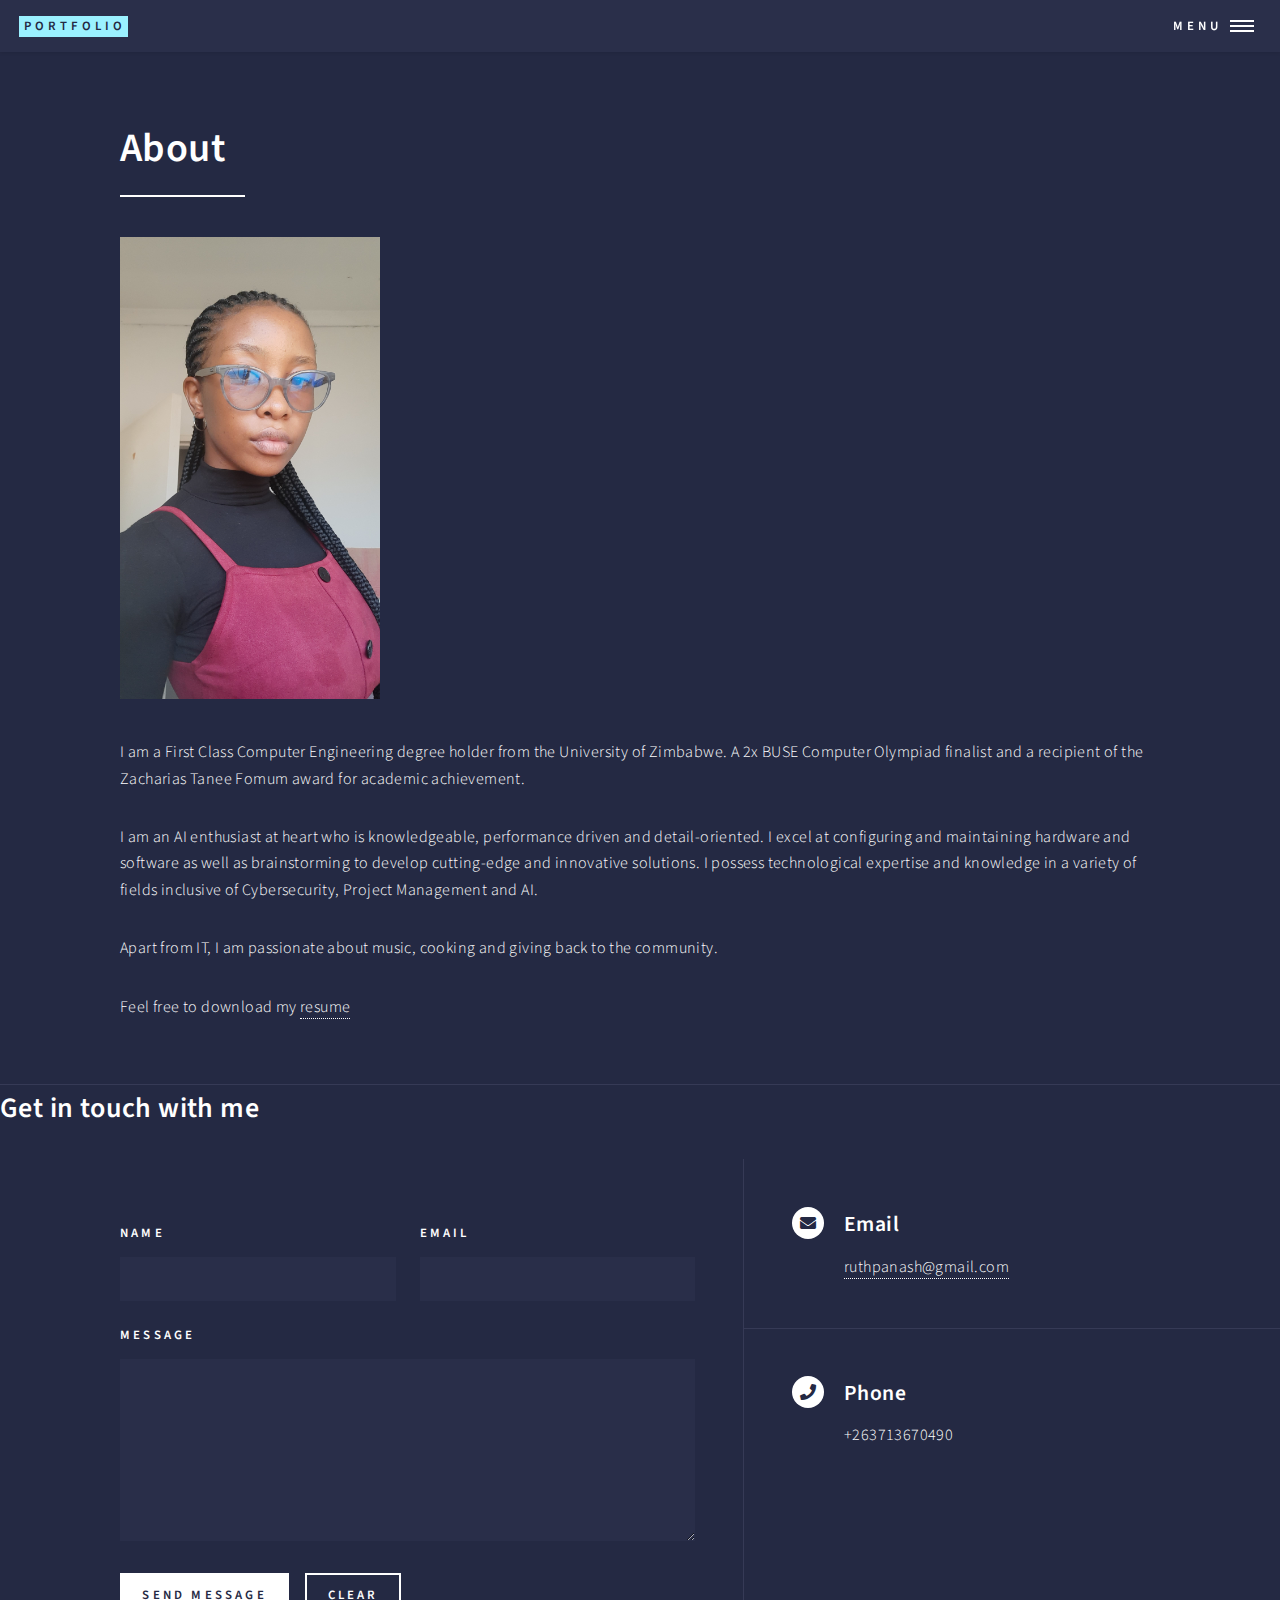
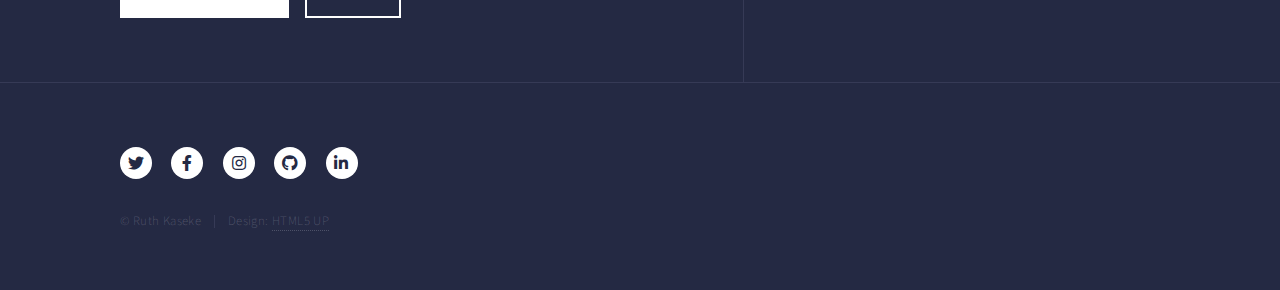
==== commit 5749bc34: "Update About.html" ====
--- a/About.html
+++ b/About.html
@@ -44,9 +44,9 @@
 										<h1>About</h1>
 									</header>
 									<span class="image main"><img src="images/Profile.jpg" alt="" /></span>
-									<p>I am a First Class Computer Engineering degree holder from the University of Zimbabwe. A 2x BUSE Computer Olympiad finalist and a recipient of the Zacharias Tanee Fomum awrd for academic achievement.</p>
-									<p>I am an AI enthusist at heart who is knowledgeable, performance driven and detail oriented. I excel at configuring and maintaining hardware and software as well as brainstorming to develop cutting edge and innovative solutions. I possess technological expertise and knowledge in a variety of fields inclusive of Cybersecurity, Project Management and AI.</p>
-									<p>Apart from the world of IT, I am passionate about music, cooking and giving back to the community.</p>
+									<p>I am a First Class Computer Engineering degree holder from the University of Zimbabwe. A 2x BUSE Computer Olympiad finalist and a recipient of the Zacharias Tanee Fomum award for academic achievement.</p>
+									<p>I am an AI enthusiast at heart who is knowledgeable, performance driven and detail-oriented. I excel at configuring and maintaining hardware and software as well as brainstorming to develop cutting-edge and innovative solutions. I possess technological expertise and knowledge in a variety of fields inclusive of Cybersecurity, Project Management and AI.</p>
+									<p>Apart from IT, I am passionate about music, cooking and giving back to the community.</p>
 									<p>Feel free to download my <a href="C:\Users\Ruth Panashe Kaseke\Downloads\html5up-forty\Ruth_Panashe_Kaseke_CV.pdf" download="newfilename">resume</a></p>
 								</div>
 							</section>
@@ -127,4 +127,4 @@
 			<script src="assets/js/main.js"></script>
 
 	</body>
-</html>+</html>
